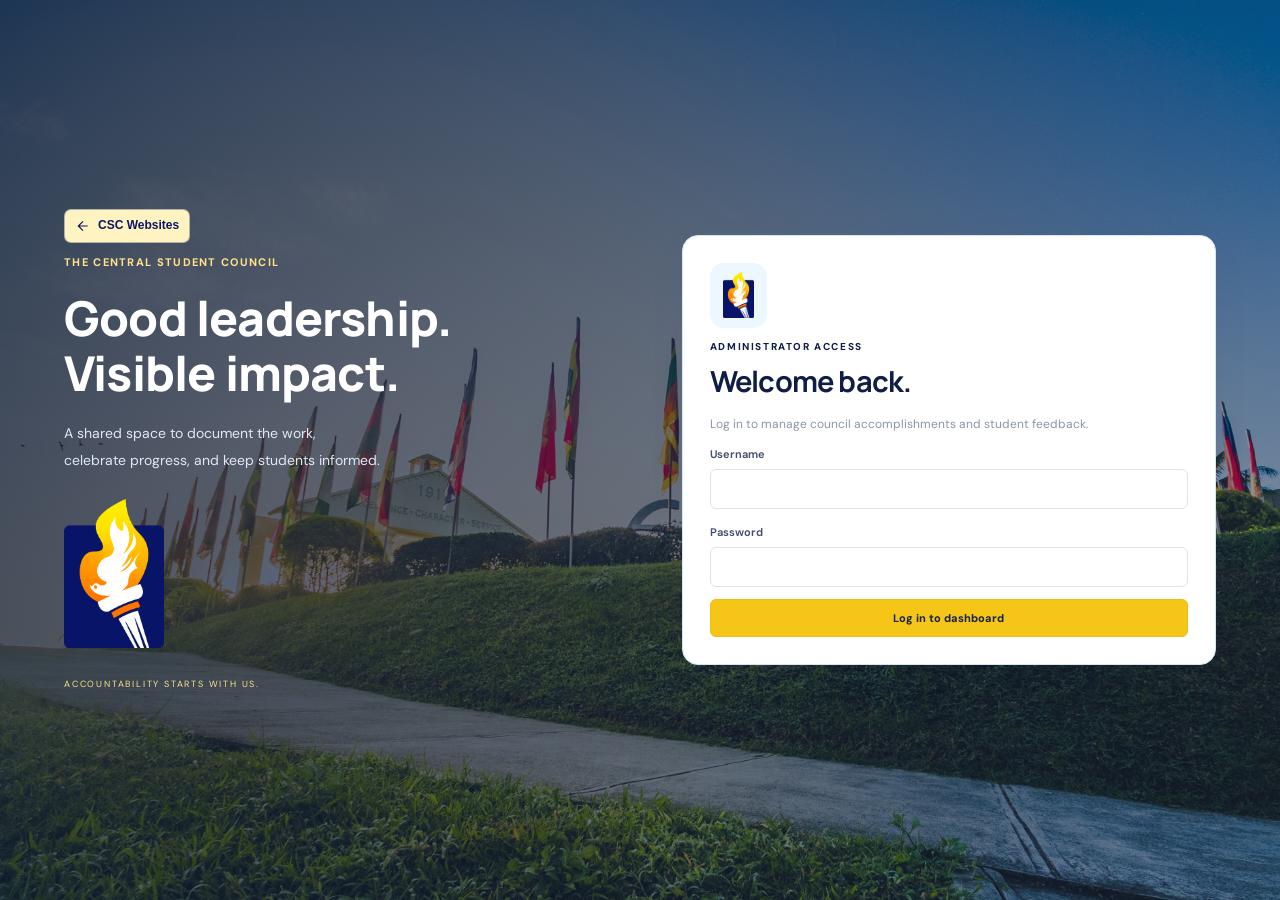
==== admin.html @ 20471cfc "Fill TRACE login with campus image and bottom mobile card" ====
<!doctype html>
<html lang="en"><head><meta charset="utf-8"><meta name="viewport" content="width=device-width, initial-scale=1"><title>CSC T.R.A.C.E. | Admin Dashboard</title><link rel="icon" type="image/png" href="assets/csc-logo.png"><link rel="stylesheet" href="styles.css?v=20261022-no-header-back"><script defer src="backend.js?v=20261022-direct-logout"></script><script defer src="app.js?v=20261022-portrait"></script><link rel="stylesheet" href="./portal-guard.css?v=20261022-context">
<script src="./portal-policy.js?v=20261022-context"></script>
<script src="./portal-guard.js?v=20261022-no-header-back" data-csc-site="CSC-TRACE-Admin"></script>
<script src="./idle-session.js?v=20261022-idle" data-csc-session="trace-admin"></script>
<link rel="stylesheet" href="./login-fit.css?v=20261022-fit">
<script src="./remembered-accounts.js?v=20261022-accounts"></script>
<link rel="stylesheet" href="./login-screen.css?v=20261022-portrait">
</head><body data-view="admin"><div id="app"></div><noscript>Please enable JavaScript to use the admin dashboard.</noscript></body></html>
---- styles.css ----
@import url('https://fonts.googleapis.com/css2?family=DM+Sans:wght@400;450;500;550;600;650;700&family=Manrope:wght@400;500;600;650;700;750;800&display=swap');
:root{--navy:#101e46;--yellow:#f5c518;--muted:#798094;--line:#e5e8ef;--bg:#f6f7fb}*{box-sizing:border-box}body{margin:0;color:var(--navy);background:var(--bg);font-family:'DM Sans',Arial,sans-serif;font-size:14px}button,input,textarea,select{font:inherit}button,a,input,textarea,select{-webkit-tap-highlight-color:transparent}button,a{transition:background .18s,transform .18s}button{cursor:pointer;color:inherit}button:disabled{opacity:.6;cursor:wait}a{color:inherit;text-decoration:none}button{background:none;border:none}button:focus-visible,a:focus-visible{outline:3px solid #2668e4;outline-offset:4px}input:focus,select:focus,textarea:focus{outline:2px solid #597acb;outline-offset:1px}header{height:107px;padding:0 4.3%;display:flex;align-items:center;justify-content:space-between;background:var(--yellow);border-bottom:4px solid var(--navy)}.brand{display:flex;align-items:center;gap:18px}.menu-button{border-radius:50%;background:#fff8d9;width:38px;height:38px;display:grid;place-items:center}.seal{width:57px;height:65px;background:white;border-radius:50%;display:flex;align-items:center;justify-content:center;flex-direction:column;box-shadow:0 3px 9px #b68e1b2a;color:#d29d00}.seal span{font-size:9px;letter-spacing:2px;font-weight:800;color:var(--navy)}.wordmark strong{font-family:'Manrope',sans-serif;letter-spacing:1px;font-size:27px;font-weight:800;display:block}.brand-dot{font-size:10px;vertical-align:top;margin-left:4px}.wordmark small{font-size:11px;display:block;margin-top:4px}nav{display:flex;align-items:center;gap:8px;font-size:12px;font-weight:650}nav a{padding:11px 15px;display:flex;gap:7px;align-items:center;border-radius:6px}.nav-active{background:#11204a;color:white}main{max-width:1450px;padding:37px 4.3% 45px;margin:auto}.page-top{display:flex;justify-content:space-between;align-items:center}.eyebrow{font-size:10px;letter-spacing:1.6px;font-weight:750;display:flex;align-items:center;gap:7px}.tiny-dot{height:6px;width:6px;background:#d5a900;border-radius:50%}.view-pill{display:flex;align-items:center;gap:7px;border:1px solid #dce1ed;padding:7px 10px;border-radius:20px;font-size:10px;color:#606b84;background:#fff}.intro{display:flex;align-items:center;justify-content:space-between;margin:22px 0 27px;gap:20px}h1,h2,h3{font-family:'Manrope',Arial,sans-serif;margin:0;letter-spacing:-.8px}h1{font-size:32px;line-height:1.25;font-weight:800}.intro p{margin:10px 0 0;font-size:13px;color:#748098}.academic{text-align:right;font-size:11px;line-height:1.8;color:#7b8398}.academic strong{color:#263650;font-weight:550}.stats{display:grid;grid-template-columns:repeat(3,1fr);gap:18px;margin-bottom:31px}.stat{position:relative;background:white;border:1px solid var(--line);border-radius:11px;padding:20px 22px;display:flex;align-items:center;gap:15px;flex-wrap:wrap;box-shadow:0 3px 5px #1b294403}.stat-icon{width:44px;height:44px;display:grid;place-items:center;border-radius:12px}.blue{background:#edf1fc;color:#4264b0}.green{background:#edf6ef;color:#448362}.gold{background:#fdf6de;color:#b38a09}.stat strong{font-size:28px;line-height:1.1;font-family:Manrope;font-weight:800;display:inline-block;margin-right:10px}.stat div span{font-size:11px;font-weight:550;color:#66718a;display:block;margin-top:4px}.stat small{border-top:1px solid #eff0f5;width:100%;padding-top:12px;display:flex;align-items:center;justify-content:space-between;font-size:10px;color:#969cad}.section-bar{border-bottom:1px solid #dfe4ee;display:flex;justify-content:space-between;align-items:center;margin-bottom:23px}.tabs{display:flex;gap:18px}.tabs button{font-weight:650;font-size:12px;padding:0 0 15px;position:relative;color:#7b8498}.tabs .current{color:var(--navy)}.current:after{content:'';position:absolute;height:3px;background:var(--yellow);bottom:-1px;left:0;right:0}.tabs span{background:#e9ecf4;padding:3px 6px;margin-left:6px;border-radius:4px;font-size:10px}.section-hint{font-size:10px;color:#9a9fb0;margin-bottom:14px}.council-grid{display:grid;grid-template-columns:repeat(12,1fr);gap:16px}.council-card{grid-column:span 3;min-height:203px;padding:21px 23px 0;background:white;text-align:left;border:1px solid #e3e7ee;border-radius:11px;box-shadow:0 3px 7px #0b1e4204;display:flex;flex-direction:column;position:relative;overflow:hidden}.council-card:hover{transform:translateY(-4px);border-color:#c8af51;box-shadow:0 9px 22px #16274d0d}.card-top{display:flex;align-items:center;justify-content:space-between;margin-bottom:18px}.council-icon{color:#566a91;background:#f1f4f9;display:grid;place-items:center;width:43px;height:43px;border-radius:11px}.card-number{font-size:11px;letter-spacing:1px;color:#bbc1cf}.council-card h2{font-size:15px;font-weight:800;letter-spacing:-.3px;max-width:220px;line-height:1.5}.council-card p{font-size:10px;color:#9299ab;margin:6px 0 19px}.card-bottom{border-top:1px solid #eff1f6;padding:12px 0;margin-top:auto;display:flex;align-items:center;justify-content:space-between;font-size:10px;font-weight:550;color:#748099}.card-bottom svg{color:#16264b}.council-4,.council-5,.council-6{grid-column:span 4}.council-7,.council-8{grid-column:span 6;min-height:156px;background:#101f46;color:white;padding:21px 24px 0}.council-7 .card-top,.council-8 .card-top{position:absolute;right:24px;top:24px}.council-7 .card-number,.council-8 .card-number{display:none}.council-7 .council-icon,.council-8 .council-icon{background:#ffffff0f;color:var(--yellow)}.council-7 h2,.council-8 h2{font-size:19px;padding-top:5px}.council-7 p,.council-8 p{color:#b8c1d7;margin-bottom:15px}.council-7 .card-bottom,.council-8 .card-bottom{border-color:#ffffff16;color:#ccd2e1}.council-7 .card-bottom svg,.council-8 .card-bottom svg{color:var(--yellow)}.council-8{background:#172850}.feed{margin-top:35px}.feed-heading{display:flex;justify-content:space-between;align-items:center;gap:20px;margin-bottom:20px}.feed-heading h2{font-size:23px;margin-top:8px}.feed-heading .eyebrow{font-size:9px;color:#929bad}.search{display:flex;align-items:center;gap:9px;background:white;border:1px solid var(--line);border-radius:7px;padding:10px 12px;color:#939bad;width:245px}.search input{border:0;background:none;outline:none;width:100%;font-size:11px;color:var(--navy)}.empty{background:white;border:1px dashed #dce1eb;border-radius:11px;padding:35px 20px;text-align:center;color:#91a0ba}.empty>svg{color:#96a3ba;margin-bottom:12px}.empty h3{font-size:15px;color:#566580;letter-spacing:-.2px}.empty p{font-size:12px;color:#97a0b1;line-height:1.6}.text-button{display:inline-flex;gap:7px;align-items:center;font-weight:650;font-size:11px;color:#203866;padding:5px 0}.empty .text-button{margin-top:10px}.feedback-panel{margin-top:34px;display:grid;grid-template-columns:1fr 1.9fr;border:1px solid #e4e7ec;border-radius:12px;overflow:hidden;background:white}.feedback-copy{padding:30px;background:#f6edce}.feedback-copy .eyebrow{font-size:8px;letter-spacing:1.1px;color:#9c7f2c}.feedback-copy h2{font-size:29px;line-height:1.2;margin-top:14px}.feedback-copy p{font-size:12px;line-height:1.8;color:#857a59;max-width:240px;margin:13px 0 20px}.feedback-copy>svg{color:#9c8238}.feedback-panel form{padding:27px 30px}.feedback-form-top{display:grid;grid-template-columns:1.2fr 1fr;gap:25px;margin-bottom:15px}label{font-size:11px;font-weight:650;display:block;color:#43516e}label input,label select,label textarea{display:block;width:100%;border:1px solid #dfe3ec;border-radius:6px;padding:11px 12px;margin-top:8px;background:#fff;color:#344260;font-size:12px;font-weight:400}textarea{resize:vertical;min-height:90px}textarea::placeholder,input::placeholder{color:#a2a8b6}fieldset{border:0;margin:0;padding:0}legend{font-size:11px;font-weight:650;color:#43516e}.stars{display:flex;gap:8px;margin-top:11px;color:#c4a54b}.stars button{padding:0}.feedback-form-bottom{display:flex;align-items:center;justify-content:space-between;gap:12px;margin-top:16px}.feedback-form-bottom small{font-size:9px;color:#9b9faf}.primary{background:var(--yellow);border:1px solid #edbd15;border-radius:6px;padding:11px 16px;display:inline-flex;align-items:center;justify-content:center;gap:13px;color:#172547;font-size:11px;font-weight:750}.primary:hover{background:#e8b70c}.full{width:100%}footer{max-width:1450px;margin:auto;padding:24px 4.3% 30px;border-top:1px solid #e4e7ef;display:flex;gap:20px;align-items:center;color:#9aa2b2;font-size:10px}footer strong{color:#6a7691;font-size:12px;letter-spacing:1px}footer small{margin-left:auto;font-size:9px}.report-grid{display:grid;grid-template-columns:repeat(3,1fr);gap:18px;margin-top:18px}.report,.feedback-item{background:white;border:1px solid var(--line);border-radius:10px;padding:22px}.report-meta{display:flex;gap:6px;justify-content:space-between;align-items:flex-start;margin-bottom:17px}.tag{font-size:9px;color:#536b9d;background:#eef2f9;padding:5px 7px;border-radius:4px}.status{font-size:9px;white-space:nowrap;color:#668574}.report small{color:#9aa2b4;font-size:10px}.report h3{font-size:17px;margin-top:10px;letter-spacing:-.4px}.report>p{font-size:12px;color:#8690a4;line-height:1.7;display:-webkit-box;-webkit-line-clamp:3;-webkit-box-orient:vertical;overflow:hidden}.report-actions{display:flex;align-items:center;gap:15px;margin-top:15px}.report-actions>button{font-size:10px}.report-actions .text-button{margin-right:auto}.feedback-item{margin-bottom:12px}.feedback-item p{white-space:pre-wrap;line-height:1.7}.feedback-item small{color:#929aac;font-size:10px}.stars-text{float:right;color:#c19a00}.back-link{display:flex;align-items:center;gap:7px;font-size:11px;color:#8793ac;padding:0;margin-bottom:20px}.admin-actions{display:flex;gap:12px;align-items:center}.icon-button{border:1px solid var(--line);padding:10px;border-radius:6px;display:flex;background:white}.login-wrap{min-height:72vh;display:grid;grid-template-columns:1.1fr 1fr;max-width:1100px;gap:70px;align-items:center;padding-top:65px;padding-bottom:65px}.login-story h1{font-size:48px;line-height:1.15;margin-top:20px}.login-story p{line-height:1.9;color:#8590a7;margin:20px 0}.login-story>span:last-child{font-size:9px;letter-spacing:1.8px;color:#949db0}.large-flame{color:#eabb20;margin:25px 0}.login-card{padding:38px;background:white;border:1px solid var(--line);border-radius:16px;box-shadow:0 12px 50px #1a285008}.login-icon{background:#fcf5d9;width:55px;height:55px;display:grid;place-items:center;border-radius:14px;margin-bottom:25px}.login-card h2{font-size:29px;margin:12px 0}.login-card p{color:#8b95a8;line-height:1.9;font-size:12px}.login-info{display:flex;gap:12px;background:#f7f8fb;padding:16px;margin:25px 0;font-size:12px;line-height:1.6}.login-info small{font-size:10px;color:#929aac}.login-card .back-link{justify-content:center;margin:22px 0 0}.toast{position:fixed;bottom:24px;left:50%;transform:translateX(-50%);background:#13244b;color:white;padding:15px 20px;border-radius:8px;box-shadow:0 5px 24px #101e4630;max-width:90vw;z-index:70;display:flex;align-items:center;gap:22px;font-size:12px}.toast button{color:white;padding:0;display:flex}.error{background:#fff1e9;color:#9c4e32;padding:15px;border-radius:6px;margin:15px 0;display:flex;justify-content:space-between}.error button{text-decoration:underline}.loading{color:#8c99b1;padding:30px}aside{position:fixed;left:0;top:107px;bottom:0;width:320px;background:white;box-shadow:8px 0 40px #10224918;z-index:40;padding:23px;overflow-y:auto}.aside-heading{font-size:10px;letter-spacing:1.2px;display:flex;justify-content:space-between;margin-bottom:15px;align-items:center}aside>button{display:flex;width:100%;text-align:left;align-items:center;justify-content:space-between;padding:15px 0;border-bottom:1px solid var(--line);font-size:12px}.modal-backdrop{position:fixed;inset:0;background:#0c183a99;z-index:50;display:flex;align-items:center;justify-content:center;padding:25px;backdrop-filter:blur(4px)}.modal{background:white;border-radius:15px;width:630px;max-width:100%;max-height:92vh;overflow:auto;padding:35px;position:relative}.modal h2{font-size:25px;margin:12px 25px 10px 0}.modal>p{font-size:12px;line-height:1.8;color:#8e99ad}.close{position:absolute;top:20px;right:20px}.modal form>label,.modal .form-row{margin-top:17px}.form-row{display:grid;grid-template-columns:1fr 1fr;gap:18px}.modal form>.primary{margin-top:24px}.checkbox{display:flex;gap:8px;align-items:center;font-size:11px}.checkbox input{width:auto;margin:0}.report-body{white-space:pre-wrap;line-height:1.9;font-size:14px;margin:25px 0;overflow-wrap:anywhere}.small-modal{width:410px}.small-modal .admin-actions{justify-content:flex-end;margin-top:25px}
@media(min-width:1500px){main{padding-left:30px;padding-right:30px}.council-card{min-height:220px}.wordmark small{font-size:12px}}@media(max-width:1000px){header{padding:0 25px}.wordmark small{max-width:300px;line-height:1.5}.wordmark strong{font-size:23px}.brand{gap:12px}.seal{width:49px;height:57px}nav a{padding:10px;font-size:10px}main{padding:30px 25px}h1{font-size:27px}.stat{padding:17px;gap:12px}.stat strong{font-size:25px}.council-card{padding:17px 17px 0}.council-card h2{font-size:13px}.council-card p{font-size:9px}.card-bottom{font-size:9px}.academic{display:none}.section-hint{display:none}.feedback-panel{grid-template-columns:1fr 1.8fr}.feedback-panel form{padding:25px 20px}.feedback-copy{padding:27px 22px}.feedback-form-top{gap:15px}.feedback-form-bottom small{max-width:150px;line-height:1.5}.report-grid{grid-template-columns:repeat(2,1fr)}.login-wrap{gap:35px}.login-story h1{font-size:38px}}@media(max-width:700px){header{height:91px;padding:0 18px}.brand{gap:10px}.menu-button{width:30px;height:30px}.seal{display:none}.wordmark strong{font-size:21px}.wordmark small{font-size:8px;max-width:225px}nav{gap:0}nav a{font-size:9px;padding:8px}nav a svg{display:none}main{padding:25px 18px}.view-pill{font-size:8px;padding:6px}.page-top>.eyebrow{font-size:8px;letter-spacing:.7px}.intro{margin:20px 0}.intro h1{font-size:27px;line-height:1.3}.intro p{font-size:12px;line-height:1.7}.stats{gap:8px;margin-bottom:25px}.stat{padding:12px 10px;gap:9px;border-radius:8px}.stat-icon{width:30px;height:30px;border-radius:8px}.stat-icon svg{width:17px}.stat strong{font-size:24px}.stat div span{font-size:9px;line-height:1.4}.stat small{display:none}.council-grid{gap:10px}.council-card{grid-column:span 6;min-height:200px;padding:17px 15px 0}.council-6{grid-column:span 12;min-height:170px}.council-7,.council-8{min-height:165px}.council-7 .card-top,.council-8 .card-top{top:15px;right:13px}.council-7 .council-icon,.council-8 .council-icon{width:28px;height:28px}.council-7 .council-icon svg,.council-8 .council-icon svg{width:17px}.council-7 h2,.council-8 h2{font-size:16px;max-width:110px;min-height:50px;padding-top:0}.council-card p{line-height:1.6}.card-top{margin-bottom:14px}.card-bottom{font-size:9px}.feedback-panel{grid-template-columns:1fr}.feedback-copy{padding:24px}.feedback-copy h2{font-size:27px}.feedback-copy h2 br{display:none}.feedback-copy p{max-width:none;margin-bottom:0}.feedback-copy>svg{display:none}.feedback-panel form{padding:23px}.feedback-form-top{grid-template-columns:1fr}.feedback-form-bottom{align-items:flex-start}.feed-heading{align-items:flex-start;flex-direction:column;gap:15px}.feed-heading h2{font-size:22px}.search{width:100%}.report-grid{grid-template-columns:1fr}.feedback-form-bottom small{font-size:9px}.feedback-form-bottom .primary{white-space:nowrap;font-size:10px}footer{padding:24px 18px;flex-wrap:wrap;gap:8px 18px}footer small{width:100%;margin-left:0}.admin-actions .primary{font-size:10px;padding:10px;gap:5px}.intro:has(.admin-actions){align-items:flex-start;flex-direction:column}.login-wrap{display:block;min-height:75vh;padding-top:35px}.login-story{display:none}.login-card{max-width:430px;margin:10px auto;padding:30px}.modal{padding:27px 23px}.modal h2{font-size:22px}.modal-backdrop{padding:12px}.form-row{gap:10px}aside{top:91px}.tabs button{font-size:11px}.report-meta{gap:10px}.stars{gap:12px}}
@media(max-width:700px){.stat{flex-direction:column;align-items:flex-start;gap:10px}.stat>div:not(.stat-icon){width:100%}.stat strong{display:block}.stat div span{min-height:25px}}

/* User-supplied council identity and campus backgrounds. */
body {
  background: linear-gradient(rgba(246,247,251,.94), rgba(246,247,251,.97)),
    url('assets/campus-aerial.jpg') center top / cover fixed;
}
.seal {
  width: 58px;
  height: 76px;
  flex: 0 0 58px;
  border-radius: 0;
  background: transparent;
  box-shadow: none;
}
.seal img { display: block; width: 44px; height: 66px; object-fit: contain; }
.intro {
  min-height: 208px;
  padding: 34px;
  border-radius: 14px;
  background: linear-gradient(90deg, rgba(10,25,57,.91), rgba(10,25,57,.70) 60%, rgba(10,25,57,.40)),
    url('assets/campus-monument.jpg') center 58% / cover;
  color: white;
  box-shadow: 0 8px 24px #101e4614;
}
.intro h1 { max-width: 700px; text-wrap: balance; }
.intro p { color: #e1e7f4; max-width: 670px; line-height: 1.7; }
.intro .academic { color: #e1e7f4; min-width: 160px; }
.intro .academic strong { color: #ffe08b; }
.intro .icon-button { color: var(--navy); }
.feedback-copy {
  background: linear-gradient(rgba(12,30,62,.87), rgba(12,30,62,.72)),
    url('assets/campus-gateway.jpg') center / cover;
  color: white;
}
.feedback-copy .eyebrow { color: #ffe08b; line-height: 1.7; }
.feedback-copy p { color: #e1e7f4; }
.login-wrap {
  max-width: 1220px;
  min-height: 620px;
  margin: 36px auto;
  padding: 48px;
  gap: 55px;
  border-radius: 18px;
  background: linear-gradient(90deg, rgba(8,24,51,.84), rgba(8,24,51,.59)),
    url('assets/campus-flags.jpg') center / cover;
}
.login-story { color: white; }
.login-story p { color: #e1e7f4; }
.login-story > span:last-child { color: #ffe08b; }
.large-flame { margin: 25px 0; }
.large-flame img { display: block; width: 100px; height: 150px; object-fit: contain; }
.login-icon { width: 57px; height: 65px; background: #f5f6fa; }
.login-icon img { object-fit: contain; }
@media(max-width:1000px) {
  .intro { padding: 27px; }
  .login-wrap { margin: 25px; padding: 35px; gap: 30px; }
}
@media(max-width:700px) {
  header { padding: 0 12px; }
  .brand { gap: 7px; }
  .seal { display: flex; width: 32px; height: 54px; flex-basis: 32px; }
  .seal img { width: 30px; height: 45px; }
  .wordmark strong { font-size: 18px; }
  .wordmark small { max-width: 175px; font-size: 7px; }
  nav a { padding: 7px 6px; }
  .intro { min-height: 210px; padding: 25px 22px; background-position: center, 62% center; }
  .intro h1 { font-size: 26px; }
  .intro p { font-size: 12px; }
  .login-wrap { margin: 18px 12px; padding: 32px 16px; min-height: 72vh; border-radius: 12px; }
  .login-card { margin: 0 auto; padding: 27px 24px; }
}
@media(max-width:380px) {
  .wordmark strong { font-size: 15px; }
  .wordmark small { max-width: 140px; }
  nav a { font-size: 8px; padding: 7px 5px; }
}

/* Compact header with the CSC blue divider. */
header {
  height: 76px;
  border-bottom: 3px solid #1554d1;
  justify-content: flex-start;
}
.seal { height: 62px; width: 44px; flex-basis: 44px; }
.seal img { width: 34px; height: 51px; }
.wordmark strong { font-size: 24px; }
.wordmark small { margin-top: 2px; }
aside { top: 76px; }
@media(max-width:700px) {
  header { height: 66px; padding: 0 16px; }
  .brand { gap: 10px; }
  .seal { height: 49px; width: 29px; flex-basis: 29px; }
  .seal img { width: 27px; height: 41px; }
  .wordmark strong { font-size: 19px; }
  .wordmark small { max-width: 260px; font-size: 8px; line-height: 1.4; }
  aside { top: 66px; }
}
@media(max-width:380px) {
  header { padding: 0 12px; }
  .brand { gap: 8px; }
  .wordmark strong { font-size: 17px; }
  .wordmark small { max-width: 215px; font-size: 7px; }
}

/* Light blue background palette across the student and admin pages. */
:root { --bg: #e8f3ff; --line: #d4e5f5; }
body {
  background-color: #e8f3ff;
  background-image: linear-gradient(rgba(224,240,255,.95), rgba(239,248,255,.97)),
    url('assets/campus-aerial.jpg');
}
header { background: var(--yellow); }
.menu-button { background: #fff8d9; }
.view-pill { background: #f3faff; border-color: #c8dff3; color: #42678d; }
.section-bar { border-color: #c9ddf0; }
.tabs span { background: #d9ebfb; }
.council-icon { background: #edf6ff; color: #4c78a5; }
.empty { background: #f7fbff; border-color: #bfd9f0; }
.login-icon, .login-info { background: #edf7ff; }
.feedback-panel { background: #f7fbff; border-color: #d4e5f5; }
footer { border-color: #c9ddf0; }


/* Compact dashboard: keep content readable while reducing vertical travel. */
main { padding-top: 18px; padding-bottom: 24px; }
.intro { min-height: 130px; margin: 0 0 16px; padding: 22px 28px; }
.intro h1 { font-size: 28px; }
.intro p { margin-top: 7px; }
.stats { margin-bottom: 18px; gap: 12px; }
.stat { padding: 13px 18px; gap: 10px; }
.stat-icon { width: 36px; height: 36px; border-radius: 9px; }
.stat strong { font-size: 25px; }
.stat small { padding-top: 8px; }
.section-bar { margin-bottom: 14px; }
.tabs button { padding-bottom: 10px; }
.section-hint { margin-bottom: 10px; }
.council-grid { gap: 11px; }
.council-card { min-height: 155px; padding: 14px 18px 0; }
.card-top { margin-bottom: 8px; }
.council-icon { width: 32px; height: 32px; border-radius: 8px; }
.council-card h2 { font-size: 14px; line-height: 1.35; }
.council-card p { margin: 4px 0 10px; }
.card-bottom { padding: 8px 0; }
.council-7, .council-8 { min-height: 110px; padding: 15px 20px 0; }
.council-7 .card-top, .council-8 .card-top { top: 15px; right: 20px; }
.council-7 h2, .council-8 h2 { font-size: 17px; padding-top: 0; }
.council-7 p, .council-8 p { margin-bottom: 10px; }
.feed { margin-top: 20px; }
.feed-heading { margin-bottom: 12px; }
.feed-heading h2 { font-size: 21px; margin-top: 5px; }
.empty { padding: 19px 16px; }
.empty > span { display: none; }
.empty p { margin-bottom: 0; }
.feedback-panel { margin-top: 20px; }
.feedback-copy { padding: 22px; }
.feedback-copy h2 { font-size: 25px; margin-top: 10px; }
.feedback-copy p { margin: 10px 0 0; line-height: 1.6; }
.feedback-panel form { padding: 20px 24px; }
.feedback-form-top { margin-bottom: 10px; }
.feedback-panel textarea { min-height: 65px; }
.feedback-form-bottom { margin-top: 10px; }
footer { padding-top: 16px; padding-bottom: 18px; }
@media(min-width:1100px) {
  .council-grid { grid-template-columns: repeat(5, minmax(0, 1fr)); }
  .council-card { grid-column: auto; }
  .council-7, .council-8 { min-height: 155px; }
  .council-7 .card-top, .council-8 .card-top { position: static; }
  .council-7 h2, .council-8 h2 { font-size: 16px; }
  .council-7 .council-icon, .council-8 .council-icon { width: 32px; height: 32px; }
}
@media(max-width:700px) {
  main { padding: 16px 14px 22px; }
  .intro { min-height: 140px; padding: 20px; margin-bottom: 13px; }
  .intro h1 { font-size: 24px; }
  .intro p { font-size: 11px; }
  .stats { gap: 8px; margin-bottom: 16px; }
  .stat { padding: 10px; gap: 7px; }
  .stat-icon { width: 27px; height: 27px; }
  .stat strong { font-size: 22px; }
  .council-grid { gap: 9px; }
  .council-card { min-height: 150px; padding: 13px 13px 0; }
  .council-card h2 { font-size: 12px; }
  .council-card p { font-size: 9px; }
  .council-6 { min-height: 125px; }
  .council-7, .council-8 { min-height: 133px; }
  .council-7 h2, .council-8 h2 { min-height: 38px; max-width: 105px; font-size: 15px; }
  .council-7 .card-top, .council-8 .card-top { top: 13px; right: 12px; }
  .feed-heading { gap: 10px; }
  .feed-heading h2 { font-size: 20px; }
  .feedback-copy { padding: 20px; }
  .feedback-panel form { padding: 18px 20px; }
  .feedback-form-top { gap: 12px; }
}

/* Direct titles, with council leadership first. */
.council-card, .council-7, .council-8 {
  min-height: 92px;
  padding: 18px;
  align-items: center;
  justify-content: center;
  text-align: center;
}
.council-card h2, .council-7 h2, .council-8 h2 {
  font-size: 14px;
  line-height: 1.45;
  max-width: 100%;
  min-height: 0;
  padding: 0;
}
.stat { padding: 14px 20px; }
.stat div span { margin-top: 5px; }
.intro { min-height: 100px; }
.feedback-copy { display: flex; align-items: center; }
.feedback-copy h2 { margin: 0; font-size: 24px; }
@media(min-width:1100px) {
  .council-card, .council-7, .council-8 { min-height: 92px; }
}
@media(max-width:700px) {
  .council-card, .council-7, .council-8 { min-height: 85px; padding: 14px 12px; }
  .council-card h2, .council-7 h2, .council-8 h2 { font-size: 12px; max-width: 100%; min-height: 0; }
  .office-card:last-child { grid-column: span 12; }
  .intro { min-height: 110px; }
  .feedback-copy h2 { font-size: 21px; }
}

/* Slim header. */
header { height: 58px; }
.brand { gap: 12px; }
.menu-button { width: 30px; height: 30px; font-size: 16px; }
.seal { width: 31px; height: 48px; flex-basis: 31px; }
.seal img { width: 28px; height: 42px; }
.wordmark strong { font-size: 21px; }
.wordmark small { margin-top: 1px; font-size: 10px; line-height: 1.3; }
aside { top: 58px; }
@media(max-width:700px) {
  header { height: 52px; }
  .brand { gap: 8px; }
  .menu-button { width: 27px; height: 27px; }
  .seal { width: 25px; height: 41px; flex-basis: 25px; }
  .seal img { width: 23px; height: 35px; }
  .wordmark strong { font-size: 17px; }
  .wordmark small { font-size: 7px; max-width: 250px; }
  aside { top: 52px; }
}
@media(max-width:380px) {
  .wordmark strong { font-size: 16px; }
  .wordmark small { max-width: 210px; }
}

/* Blue gradient for every council and leadership card. */
.council-card, .council-7, .council-8 {
  background: linear-gradient(135deg, #173c88 0%, #2361b4 55%, #287ca8 100%);
  color: #ffffff;
  border: 1px solid #3378bc;
  box-shadow: 0 4px 12px rgba(25, 70, 130, .12);
}
.council-card h2 { color: #ffffff; }
.council-card:hover {
  background: linear-gradient(135deg, #143575 0%, #1d55a1 55%, #246e98 100%);
  border-color: #81b9ed;
  box-shadow: 0 7px 18px rgba(25, 70, 130, .20);
}

/* Keep the council directory in the opening desktop viewport. */
main { padding-top: 12px; }
.intro { min-height: 72px; padding: 16px 22px; margin-bottom: 12px; border-radius: 10px; }
.intro h1 { font-size: 25px; }
.stats { gap: 10px; margin-bottom: 12px; }
.stat { padding: 10px 16px; }
.stat > div:not(.stat-icon) { display: flex; align-items: center; gap: 12px; width: 100%; }
.stat strong { font-size: 24px; margin: 0; }
.stat div span { margin: 0; font-size: 11px; min-height: 0; }
.section-bar { margin-bottom: 10px; }
.tabs button { padding-bottom: 8px; }
.council-grid { gap: 10px; }
.council-card, .council-7, .council-8 { min-height: 76px; padding: 12px; border-radius: 10px; }
.council-card h2, .council-7 h2, .council-8 h2 { font-size: 13px; line-height: 1.4; }
@media(min-width:1100px) {
  .council-grid { grid-template-columns: repeat(12, minmax(0, 1fr)); }
  .council-card, .council-7, .council-8 { grid-column: span 2; min-height: 76px; }
  .council-card:nth-child(n+7) { grid-column: auto / span 2; }
  .council-card:nth-child(7) { grid-column: 2 / span 2; }
}
@media(min-width:701px) and (max-width:1099px) {
  .council-grid { grid-template-columns: repeat(4, minmax(0, 1fr)); }
  .council-card, .council-7, .council-8 { grid-column: auto; min-height: 76px; }
}
@media(max-width:700px) {
  main { padding-top: 10px; }
  .intro { min-height: 72px; padding: 15px 18px; }
  .intro h1 { font-size: 21px; }
  .stats { gap: 7px; margin-bottom: 12px; }
  .stat { padding: 9px; }
  .stat > div:not(.stat-icon) { flex-direction: column; align-items: flex-start; gap: 3px; }
  .stat strong { font-size: 21px; }
  .stat div span { font-size: 9px; line-height: 1.35; }
  .council-card, .council-7, .council-8 { min-height: 68px; padding: 10px; }
  .council-card h2, .council-7 h2, .council-8 h2 { font-size: 11px; }
}

/* Comfortable opening dashboard; reports and feedback continue below. */
main { padding-top: 18px; }
.intro { min-height: 92px; padding: 22px 26px; margin-bottom: 16px; }
.intro h1 { font-size: 28px; }
.stats { gap: 14px; margin-bottom: 18px; }
.stat { padding: 14px 20px; }
.stat > div:not(.stat-icon) { display: block; }
.stat strong { font-size: 26px; }
.stat div span { margin-top: 5px; font-size: 11px; }
.section-bar { margin-bottom: 14px; }
.tabs button { padding-bottom: 10px; }
.council-grid { gap: 14px; }
.council-card, .council-7, .council-8 { min-height: 100px; padding: 18px; }
.council-card h2, .council-7 h2, .council-8 h2 { font-size: 14px; line-height: 1.45; }
.feed { margin-top: 32px; }
.feedback-panel { margin-top: 28px; }
@media(min-width:1100px) {
  .council-grid { grid-template-columns: repeat(12, minmax(0, 1fr)); }
  .council-card,
  .council-card:nth-child(n+7),
  .council-card:nth-child(7) { grid-column: auto / span 3; min-height: 100px; }
  .council-card:nth-child(n+9) { grid-column: auto / span 4; }
}
@media(min-width:701px) and (max-width:1099px) {
  .council-card, .council-7, .council-8 { min-height: 100px; }
}
@media(max-width:700px) {
  main { padding-top: 14px; }
  .intro { min-height: 96px; padding: 20px; }
  .intro h1 { font-size: 23px; }
  .stats { gap: 8px; margin-bottom: 16px; }
  .stat { padding: 12px 10px; }
  .stat strong { font-size: 23px; }
  .stat div span { font-size: 9px; }
  .council-grid { gap: 10px; }
  .council-card, .council-7, .council-8 { min-height: 84px; padding: 14px; }
  .council-card h2, .council-7 h2, .council-8 h2 { font-size: 12px; }
  .feed { margin-top: 26px; }
}

/* Campus photography on council and leadership cards. */
.council-card, .council-7, .council-8 {
  --card-photo: url('assets/campus-monument.jpg');
  background-image: linear-gradient(135deg, rgba(8, 27, 59, .79), rgba(12, 48, 83, .65)), var(--card-photo);
  background-position: center;
  background-size: cover;
  border-color: #6587a5;
}
.council-card:nth-child(4n+1) { --card-photo: url('assets/campus-monument.jpg'); }
.council-card:nth-child(4n+2) { --card-photo: url('assets/campus-gateway.jpg'); }
.council-card:nth-child(4n+3) { --card-photo: url('assets/campus-aerial.jpg'); }
.council-card:nth-child(4n+4) { --card-photo: url('assets/campus-flags.jpg'); }
.council-card h2, .council-7 h2, .council-8 h2 {
  font-size: 16px;
  font-weight: 800;
  line-height: 1.4;
  color: #fff;
  text-shadow: 0 2px 5px rgba(0, 0, 0, .45);
}
.council-card:hover {
  background-image: linear-gradient(135deg, rgba(8, 27, 59, .68), rgba(12, 48, 83, .52)), var(--card-photo);
  background-position: center;
  background-size: cover;
  border-color: #9bc9f2;
}
@media(max-width:700px) {
  .council-card h2, .council-7 h2, .council-8 h2 { font-size: 13px; }
}

/* One shared photograph, seen through the individual council cards. */
.council-grid { position: relative; }
.council-card, .council-7, .council-8,
.council-card:hover {
  position: relative;
  isolation: isolate;
  overflow: hidden;
  background: #16385e;
  transform: none;
}
.council-card::before, .council-card::after {
  content: '';
  position: absolute;
  pointer-events: none;
  left: var(--tile-left, 0px);
  top: var(--tile-top, 0px);
  width: var(--panorama-width, 100%);
  height: var(--panorama-height, 100%);
  background-position: center;
  background-size: cover;
  background-repeat: no-repeat;
  z-index: -1;
}
.council-card::before {
  background-image: linear-gradient(rgba(7, 26, 54, .64), rgba(7, 26, 54, .64)), var(--panorama-current);
}
.council-card::after {
  background-image: linear-gradient(rgba(7, 26, 54, .64), rgba(7, 26, 54, .64)), var(--panorama-next);
  opacity: 0;
}
.panorama-fading .council-card::after { opacity: 1; transition: opacity 1s ease; }
.council-card h2 { position: relative; z-index: 1; }
.slideshow-controls { display: flex; justify-content: flex-end; margin-top: 6px; }
.slideshow-controls button { font-size: 10px; color: #42678d; padding: 4px 2px; text-decoration: underline; }
@media(prefers-reduced-motion:reduce) {
  .panorama-fading .council-card::after { transition: none; }
}


/* Accessible star-only ratings; native radios remain keyboard operable. */
.stars { align-items: center; gap: 8px; margin-top: 9px; }
.rating-option { position: relative; display: inline-flex; width: 30px; height: 30px; cursor: pointer; }
.rating-option input {
  position: absolute;
  width: 1px;
  height: 1px;
  padding: 0;
  margin: 0;
  overflow: hidden;
  clip-path: inset(50%);
  white-space: nowrap;
  opacity: 0;
}
.rating-option svg { display: block; width: 30px; height: 30px; fill: none; stroke: #677b99; stroke-width: 1.6; stroke-linejoin: round; }
.rating-option.is-selected svg { fill: #efb810; stroke: #ad7d00; }
.rating-option:hover svg { stroke: #ad7d00; }
.rating-option:has(input:focus-visible) { outline: 2px solid #2668e4; outline-offset: 3px; border-radius: 4px; }
.feedback-form-bottom { justify-content: flex-end; }

/* Clean report heading and compact search field. */
.feed-heading { align-items: center; gap: 16px; }
.feed-heading > div { min-width: 0; flex: 1; }
.feed-heading h2 { margin: 0; font-size: 22px; line-height: 1.35; text-wrap: balance; }
.search { height: 32px; min-height: 32px; width: 245px; flex-shrink: 0; padding: 0 11px; border-radius: 6px; }
.search input { width: 100%; height: 100%; min-height: 0; margin: 0; padding: 0; border: 0; border-radius: 0; background: transparent; font-size: 11px; line-height: normal; }
@media(max-width:700px) {
  .feed-heading { align-items: stretch; gap: 10px; }
  .feed-heading h2 { font-size: 20px; }
  .search { width: 100%; }
}

/* Tight council heading row, with a text-height search field. */
.section-bar:has(+ .office-feed) { margin-bottom: 6px; }
.feed.office-feed { margin-top: 6px; }
.office-feed .feed-heading { margin-bottom: 10px; align-items: center; }
.feed-heading .search {
  display: flex;
  align-items: center;
  box-sizing: border-box;
  height: 28px;
  min-height: 28px;
  max-height: 28px;
  padding: 0 9px;
  margin: 0;
}
.feed-heading .search input {
  display: block;
  box-sizing: border-box;
  height: 26px;
  min-height: 0;
  max-height: 26px;
  padding: 0;
  margin: 0;
  line-height: 26px;
}
@media(max-width:700px) {
  .office-feed .feed-heading { align-items: stretch; }
}

/* Compact accomplishment cards with larger, clearer text. */
.report { padding: 15px 18px; }
.report-meta { margin-bottom: 9px; gap: 10px; }
.report .tag { font-size: 11px; padding: 4px 7px; }
.report .status { font-size: 11px; }
.report > small { font-size: 12px; }
.report h3 { font-size: 21px; line-height: 1.3; margin-top: 7px; }
.report > p { font-size: 14px; line-height: 1.5; margin: 8px 0; }
.report-actions { margin-top: 8px; gap: 12px; }
.report-actions > button, .report-actions .text-button { font-size: 12px; }
@media(max-width:700px) {
  .report { padding: 14px 16px; }
  .report h3 { font-size: 20px; }
}

/* Admin publishing controls belong in the header. */
header { justify-content: space-between; gap: 16px; }
.header-actions { margin-left: auto; flex-shrink: 0; gap: 10px; }
.header-actions .primary { background: #14274f; color: white; border-color: #14274f; padding: 8px 13px; white-space: nowrap; }
.header-actions .primary:hover { background: #244378; }
.header-actions .icon-button { padding: 8px 12px; font-size: 11px; white-space: nowrap; }
@media(max-width:900px) {
  header:has(.header-actions) .wordmark small { display: none; }
}
@media(max-width:600px) {
  header:has(.header-actions) { height: auto; min-height: 52px; padding-top: 6px; padding-bottom: 6px; flex-wrap: wrap; gap: 5px 10px; }
  .header-actions { gap: 7px; }
  .header-actions .primary, .header-actions .icon-button { font-size: 10px; padding: 7px 9px; }
  header:has(.header-actions) .wordmark strong { font-size: 16px; }
}

/* Prominent report status badges. */
.report .status {
  display: inline-flex;
  align-items: center;
  justify-content: center;
  padding: 7px 12px;
  border: 1px solid;
  border-radius: 7px;
  font-size: 14px;
  font-weight: 800;
  line-height: 1.2;
  white-space: nowrap;
}
.report .status-completed { color: #14532d; background: #d2f4dc; border-color: #76c995; }
.report .status-progress { color: #854500; background: #fff0b5; border-color: #e5b849; }
.report .status-planned { color: #174a91; background: #dceaff; border-color: #8cb5ec; }
.report .status-draft { color: #514273; background: #ece4fa; border-color: #bcabd9; }
.report-meta { align-items: center; flex-wrap: wrap; }

/* Per-report evaluation links. */
.report-actions { flex-wrap: wrap; }
.evaluate-button {
  display: inline-flex;
  align-items: center;
  justify-content: center;
  padding: 6px 11px;
  border: 1px solid #9dbce8;
  border-radius: 6px;
  background: #e2eeff;
  color: #154a91;
  font-size: 12px;
  font-weight: 750;
  line-height: 1.3;
}
.evaluate-button:hover { background: #cbdfff; }
.modal > .evaluate-button { margin: 0 10px 10px 0; }
.field-help { display: block; margin-top: 6px; font-size: 10px; font-weight: 400; color: #73819b; line-height: 1.5; }

/* Keep TRACE administration identity and logout on one header row. */
body[data-view="admin"] header:has(.header-actions) { height:64px; min-height:64px; flex-wrap:nowrap; padding:0 16px; gap:12px; }
body[data-view="admin"] header .brand { min-width:0; flex:1; }
body[data-view="admin"] header .wordmark { min-width:0; }
body[data-view="admin"] header .wordmark strong { font-size:clamp(14px,3.8vw,24px); white-space:nowrap; }
body[data-view="admin"] header .header-actions { flex:0 0 auto; margin-left:auto; }
@media(max-width:700px) {
 body[data-view="admin"] header:has(.header-actions) { height:58px; min-height:58px; padding:0 12px; gap:8px; }
 body[data-view="admin"] header .brand { gap:8px; }
 body[data-view="admin"] header .seal { flex-shrink:0; }
 body[data-view="admin"] header .header-actions .icon-button { padding:8px 10px; font-size:12px; }
}

/* Publishing remains available in the desktop header. */
@media(max-width:700px) {
 body[data-view="admin"] header .new-accomplishment { display:none; }
}

/* Portal return belongs to login only; authenticated users leave via Logout. */
body[data-view="admin"] header :is([data-csc-portal-back], .csc-dashboard-back, .csc-return-guard) { display:none !important; }
---- portal-guard.css ----
.csc-return-guard { display: inline-flex; align-items: center; justify-content: center; gap: 7px; flex-shrink: 0; min-height: 34px; padding: 7px 10px; border: 1px solid #0c16654d; border-radius: 7px; background: #fff3c1; color: #0c1665; font: 700 12px/1.3 Arial, sans-serif; text-decoration: none; white-space: nowrap; }
.csc-return-guard svg { width: 16px; height: 16px; fill: none; stroke: currentColor; stroke-width: 1.8; }
.csc-return-guard:hover { background: #ffe28b; }
.csc-return-guard:focus-visible { outline: 3px solid #597acb; outline-offset: 3px; }
:is(.auth-card,.login-card,.auth-panel) > .csc-return-guard { margin-bottom: 14px; }
:is(.org-header-controls,.admin-header-controls) > .csc-return-guard { width: 30px; min-height: 30px; padding: 5px; }
:is(.org-header-controls,.admin-header-controls) > .csc-return-guard span { display: none; }
@media (max-width: 620px) { .admin-header-row > .csc-return-guard span, header .brand > .csc-return-guard span { display: none; } }
---- login-fit.css ----
body:has(.login-wrap) #app { min-height:100dvh; display:grid; grid-template-rows:minmax(0,1fr) auto; }
body:has(.login-wrap) .login-wrap { width:calc(100% - 24px); min-height:0; margin:12px auto; padding:clamp(16px,3vh,32px); gap:30px; }
body:has(.login-wrap) footer { padding:8px 16px; gap:8px; font-size:10px; }
body:has(.login-wrap) .login-card { width:100%; padding:clamp(18px,3vh,30px); margin:auto; }
body:has(.login-wrap) .login-icon { margin-bottom:12px; }
body:has(.login-wrap) .login-card h2 { margin:8px 0; }
@media(max-width:700px) {
 body:has(.login-wrap) .login-wrap { display:flex; align-items:center; padding:16px; }
 body:has(.login-wrap) .login-card input { font-size:16px; }
}
@media(max-height:740px) {
 body:has(.login-wrap) .login-icon { display:none; }
 body:has(.login-wrap) .login-card p { line-height:1.5; margin:8px 0; }
 body:has(.login-wrap) .large-flame img { height:90px; width:auto; }
}
@media(max-height:540px) {
 body:has(.login-wrap) footer, body:has(.login-wrap) .login-story, body:has(.login-wrap) .login-card > .eyebrow, body:has(.login-wrap) .login-card > p { display:none; }
 body:has(.login-wrap) .login-wrap { display:flex; padding:8px; margin:8px auto; }
 body:has(.login-wrap) .login-card { max-width:480px; padding:12px 18px; }
 body:has(.login-wrap) .login-card h2 { font-size:23px; margin:5px 0; }
 body:has(.login-wrap) .login-card input { padding:8px 10px; }
}
---- login-screen.css ----
/* Full-screen photography with a portrait, bottom-card layout on smaller screens. */
body:has(.auth-page), body:has(.login-wrap), body.live-login-page { margin:0; padding:0 !important; min-height:100dvh; background:linear-gradient(110deg,#081833c9,#08183366),var(--login-image) center/cover fixed; }
body:has(.auth-page) { --login-image:url('./assets/campus-flags.jpg'); }
body:has(.login-wrap) { --login-image:url('./assets/campus-flags.jpg'); }
body.live-login-page { --login-image:url('./assets/campus-flags.jpg'); display:block; }
.auth-page.auth-page-with-back { grid-template-rows:minmax(0,1fr); background:transparent; }
.auth-page .auth-content { display:block; padding:0; }
.auth-page .auth-hero { width:100%; height:100%; min-height:100dvh; padding:clamp(20px,5vw,72px); margin:0; border-radius:0; background:none; box-shadow:none; }
body:has(.login-wrap) #app { display:block; min-height:100dvh; }
body:has(.login-wrap) .login-wrap { width:100%; max-width:none; min-height:100dvh; margin:0; padding:clamp(20px,5vw,72px); border-radius:0; background:none; }
body.live-login-page .auth-shell { width:100%; max-width:none; min-height:100dvh; margin:0; padding:clamp(20px,5vw,72px); border-radius:0; background:none; box-shadow:none; }
.auth-footer, body:has(.login-wrap) footer, .live-login-footer { display:none; }
.auth-story > .csc-return-guard, .login-story > .csc-return-guard, .live-login-story > .csc-return-guard { display:inline-flex; margin:0 0 12px; vertical-align:top; }
.auth-story > .auth-eyebrow, .login-story > .eyebrow, .live-login-story > .live-login-eyebrow { display:block; color:#ffe08b; font-size:11px; line-height:1.4; letter-spacing:1.3px; }
.auth-page .auth-card, body:has(.login-wrap) .login-card, .live-login-page .auth-panel { max-width:560px; }
@media(max-width:760px) {
 .auth-page .auth-hero, body:has(.login-wrap) .login-wrap, body.live-login-page .auth-shell { display:flex !important; flex-direction:column; align-items:stretch; justify-content:space-between; gap:16px; min-height:100dvh; padding:16px; }
 .auth-page .auth-story, body:has(.login-wrap) .login-story, .live-login-story { display:block !important; flex:0 0 auto; margin:0; color:white; }
 .auth-page .auth-story h1, .login-story h1, .live-login-story h1 { font-size:28px; line-height:1.15; margin:10px 0 0; }
 .auth-story p, .login-story p, .live-login-story p, .auth-large-flame, .large-flame, .live-login-flame, .auth-story-tagline, .live-login-tagline, .login-story > span:last-child:not(.eyebrow) { display:none; }
 .auth-page .auth-card, body:has(.login-wrap) .login-card, body.live-login-page .form-wrap { width:100%; max-width:560px; margin:auto auto 0 !important; flex:0 0 auto; }
 .live-login-page .auth-panel { margin:0 auto; }
 .auth-page-signup .auth-story h1, body.live-login-page:has(#registerForm:not(.hidden)) .live-login-story h1 { display:none; }
 body.live-login-page:has(#registerForm:not(.hidden)) { padding:0 !important; }
}
@media(max-width:760px) and (max-height:740px) {
 .auth-page .auth-hero, body:has(.login-wrap) .login-wrap, body.live-login-page .auth-shell { padding:12px; gap:10px; }
 .auth-page .auth-story h1, .login-story h1, .live-login-story h1 { display:none; }
 .auth-story > .csc-return-guard, .login-story > .csc-return-guard, .live-login-story > .csc-return-guard { margin-bottom:8px; }
 .auth-story > .auth-eyebrow, .login-story > .eyebrow, .live-login-story > .live-login-eyebrow { font-size:10px; }
}
@media(min-width:761px) and (max-height:540px) {
 .auth-page .auth-hero, body:has(.login-wrap) .login-wrap, body.live-login-page .auth-shell { padding:12px 20px; }
 .auth-story, .login-story, .live-login-story { display:block !important; }
 .auth-large-flame, .large-flame, .live-login-flame, .auth-story p, .login-story p, .live-login-story p, .auth-story-tagline, .live-login-tagline { display:none; }
 .auth-page .auth-story h1, .login-story h1, .live-login-story h1 { font-size:28px; }
 body:has(.login-wrap) .login-wrap { display:grid; grid-template-columns:1fr 1fr; }
 body.live-login-page .auth-shell { display:grid !important; grid-template-columns:1fr minmax(0,1.5fr); }
}

body:has(.auth-page)::before, body:has(.auth-page)::after, body:has(.login-wrap)::before, body:has(.login-wrap)::after, body.live-login-page::before, body.live-login-page::after { display:none !important; }
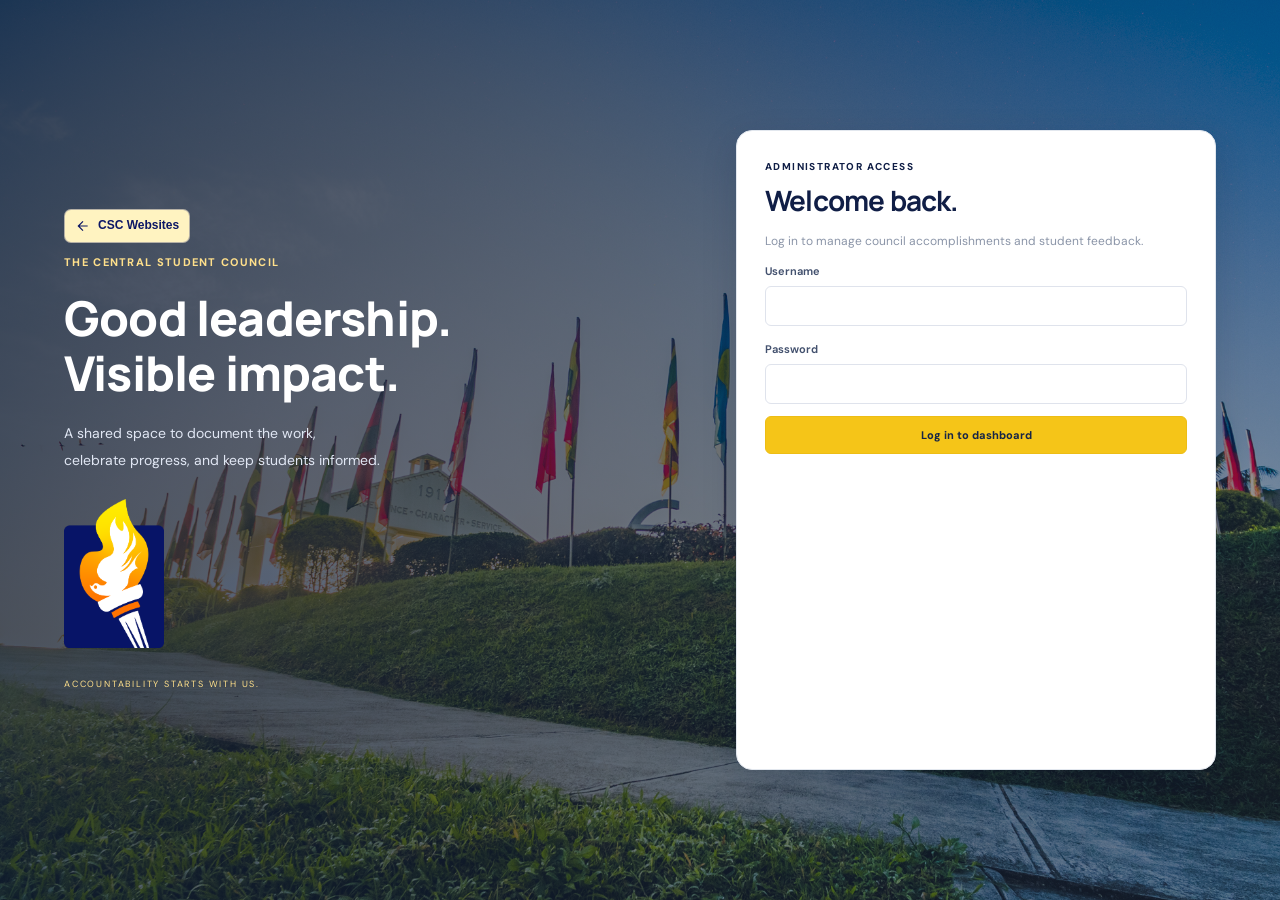
==== commit 9ad3c858: "Match TRACE login card dimensions to other CSC logins" ====
--- a/admin.html
+++ b/admin.html
@@ -1,10 +1,10 @@
 <!doctype html>
-<html lang="en"><head><meta charset="utf-8"><meta name="viewport" content="width=device-width, initial-scale=1"><title>CSC T.R.A.C.E. | Admin Dashboard</title><link rel="icon" type="image/png" href="assets/csc-logo.png"><link rel="stylesheet" href="styles.css?v=20261022-no-header-back"><script defer src="backend.js?v=20261022-direct-logout"></script><script defer src="app.js?v=20261022-portrait"></script><link rel="stylesheet" href="./portal-guard.css?v=20261022-context">
+<html lang="en"><head><meta charset="utf-8"><meta name="viewport" content="width=device-width, initial-scale=1"><title>CSC T.R.A.C.E. | Admin Dashboard</title><link rel="icon" type="image/png" href="assets/csc-logo.png"><link rel="stylesheet" href="styles.css?v=20261022-no-header-back"><script defer src="backend.js?v=20261022-direct-logout"></script><script defer src="app.js?v=20261022-two-rows"></script><link rel="stylesheet" href="./portal-guard.css?v=20261022-context">
 <script src="./portal-policy.js?v=20261022-context"></script>
 <script src="./portal-guard.js?v=20261022-no-header-back" data-csc-site="CSC-TRACE-Admin"></script>
 <script src="./idle-session.js?v=20261022-idle" data-csc-session="trace-admin"></script>
 <link rel="stylesheet" href="./login-fit.css?v=20261022-fit">
 <script src="./remembered-accounts.js?v=20261022-accounts"></script>
-<link rel="stylesheet" href="./login-screen.css?v=20261022-portrait">
+<link rel="stylesheet" href="./login-screen.css?v=20261023-uniform-cards">
 </head><body data-view="admin"><div id="app"></div><noscript>Please enable JavaScript to use the admin dashboard.</noscript></body></html>
 
--- a/login-screen.css
+++ b/login-screen.css
@@ -39,3 +39,53 @@
 }
 
 body:has(.auth-page)::before, body:has(.auth-page)::after, body:has(.login-wrap)::before, body:has(.login-wrap)::after, body.live-login-page::before, body.live-login-page::after { display:none !important; }
+
+/* Smaller screens scroll through two full-height rows: welcome, then account access. */
+.login-form-row { min-width:0; width:100%; }
+@media(max-width:900px) {
+ html:has(.auth-page), html:has(.login-wrap), html:has(.live-login-page) { scroll-snap-type:y proximity; scroll-padding:0; }
+ body:has(.auth-page), body:has(.login-wrap), body.live-login-page { height:auto !important; overflow-y:visible !important; }
+ .auth-page.auth-page-with-back { display:block; height:auto; min-height:100svh; overflow:visible; }
+ .auth-page .auth-content { height:auto; min-height:0; overflow:visible; }
+ .auth-page .auth-hero, body:has(.login-wrap) .login-wrap, body.live-login-page .auth-shell { display:block !important; height:auto; min-height:0; width:100%; padding:0 !important; gap:0; }
+ .auth-page .auth-story, body:has(.login-wrap) .login-story, body.live-login-page .live-login-story { display:flex !important; flex-direction:column; align-items:flex-start; justify-content:center; min-height:100svh; padding:32px 24px; margin:0; scroll-snap-align:start; }
+ .auth-page .auth-story h1, body:has(.login-wrap) .login-story h1, body.live-login-page .live-login-story h1 { display:block !important; font-size:clamp(32px,7.4vw,46px); line-height:1.15; margin:20px 0; letter-spacing:-1px; }
+ .auth-page .auth-story p, body:has(.login-wrap) .login-story p, body.live-login-page .live-login-story p { display:block !important; max-width:480px; margin:0 0 12px; color:#e1e7f4; font-size:14px; line-height:1.7; }
+ .auth-page .auth-large-flame, body:has(.login-wrap) .large-flame { display:block !important; margin:14px 0 20px; }
+ .auth-page .auth-large-flame img, body:has(.login-wrap) .large-flame img { display:block; height:100px; width:auto; object-fit:contain; }
+ body.live-login-page .live-login-flame { display:block !important; width:auto; height:100px; margin:14px 0 20px; }
+ .auth-page .auth-story-tagline, body:has(.login-wrap) .login-story > span:last-child, body.live-login-page .live-login-tagline { display:block !important; color:#ffe08b; font-size:10px; font-weight:700; line-height:1.6; letter-spacing:1.3px; }
+ .auth-page .auth-story > .csc-return-guard, .login-story > .csc-return-guard, .live-login-story > .csc-return-guard { flex-shrink:0; margin:0 0 12px; }
+ .auth-page .auth-story > .auth-eyebrow, .login-story > .eyebrow, .live-login-story > .live-login-eyebrow { font-size:11px; line-height:1.5; }
+ .auth-page .login-form-row, body:has(.login-wrap) .login-form-row, body.live-login-page .login-form-row { display:flex; align-items:center; justify-content:center; min-height:100svh !important; width:100%; max-width:none; margin:0 !important; padding:24px 16px !important; scroll-snap-align:start; }
+ .auth-page .auth-card, body:has(.login-wrap) .login-card, body.live-login-page .auth-panel { width:100%; max-width:560px; margin:0 !important; padding:24px; }
+ .auth-page .auth-card-icon, body:has(.login-wrap) .login-icon, .live-login-card-icon { display:none; }
+ .auth-page .auth-card > .auth-eyebrow, .auth-page .auth-card-intro, body:has(.login-wrap) .login-card > .eyebrow, body:has(.login-wrap) .login-card > p, body.live-login-page .auth-panel > .live-login-eyebrow, body.live-login-page #formSubtitle { display:block !important; }
+ .auth-page .auth-card h2, body:has(.login-wrap) .login-card h2, body.live-login-page #formTitle { font-size:28px !important; line-height:1.2 !important; margin:10px 0; }
+ .auth-page .auth-card .input, body:has(.login-wrap) .login-card input, body.live-login-page .auth-input { min-height:44px; font-size:16px; }
+ .auth-page .auth-card form { gap:14px; }
+ .auth-page .auth-card :is(.blue-pill,.white-pill), body.live-login-page .submit-btn { min-height:44px; }
+ .auth-page .auth-card > .white-pill { margin-top:16px; }
+}
+@media(max-width:900px) and (max-height:540px) {
+ .auth-page .auth-story, body:has(.login-wrap) .login-story, body.live-login-page .live-login-story { padding-block:24px; }
+ .auth-page .auth-story h1, body:has(.login-wrap) .login-story h1, body.live-login-page .live-login-story h1 { margin:12px 0; font-size:32px; }
+ .auth-page .auth-large-flame img, body:has(.login-wrap) .large-flame img, body.live-login-page .live-login-flame { height:64px; }
+ .auth-page .auth-large-flame, body:has(.login-wrap) .large-flame, body.live-login-page .live-login-flame { margin:6px 0 10px; }
+}
+@media(prefers-reduced-motion:reduce) { html:has(.auth-page), html:has(.login-wrap), html:has(.live-login-page) { scroll-snap-type:none; } }
+
+/* One card size and inset across the account-access screens. */
+.auth-page .auth-card, body:has(.login-wrap) .login-card, body.live-login-page .auth-panel { box-sizing:border-box; width:100%; max-width:480px; min-height:640px; padding:28px !important; border:1px solid #e2e7ee; border-radius:16px; background:#fff; box-shadow:0 12px 35px #07152c26; }
+.auth-page .auth-card-icon, body:has(.login-wrap) .login-icon, .live-login-card-icon { display:none; }
+.auth-page .auth-card > .auth-eyebrow, body:has(.login-wrap) .login-card > .eyebrow, .live-login-page .auth-panel > .live-login-eyebrow { font-size:10px; line-height:1.5; letter-spacing:1.4px; }
+.auth-page .auth-card h2, body:has(.login-wrap) .login-card h2, body.live-login-page #formTitle { font-size:28px !important; line-height:1.2 !important; margin:10px 0; }
+@media(min-width:901px) {
+ .auth-page .auth-hero, body:has(.login-wrap) .login-wrap, body.live-login-page .auth-shell { display:grid !important; grid-template-columns:minmax(0,1fr) minmax(0,480px); }
+ .login-form-row { display:flex; align-items:center; justify-content:center; }
+}
+@media(max-width:900px) {
+ .auth-page .auth-card, body:has(.login-wrap) .login-card, body.live-login-page .auth-panel { max-width:480px; min-height:640px; padding:24px !important; }
+}
+
+@media(min-width:901px) { .auth-page .auth-hero, body:has(.login-wrap) .login-wrap, body.live-login-page .auth-shell { padding-block:min(32px,4vh); } }
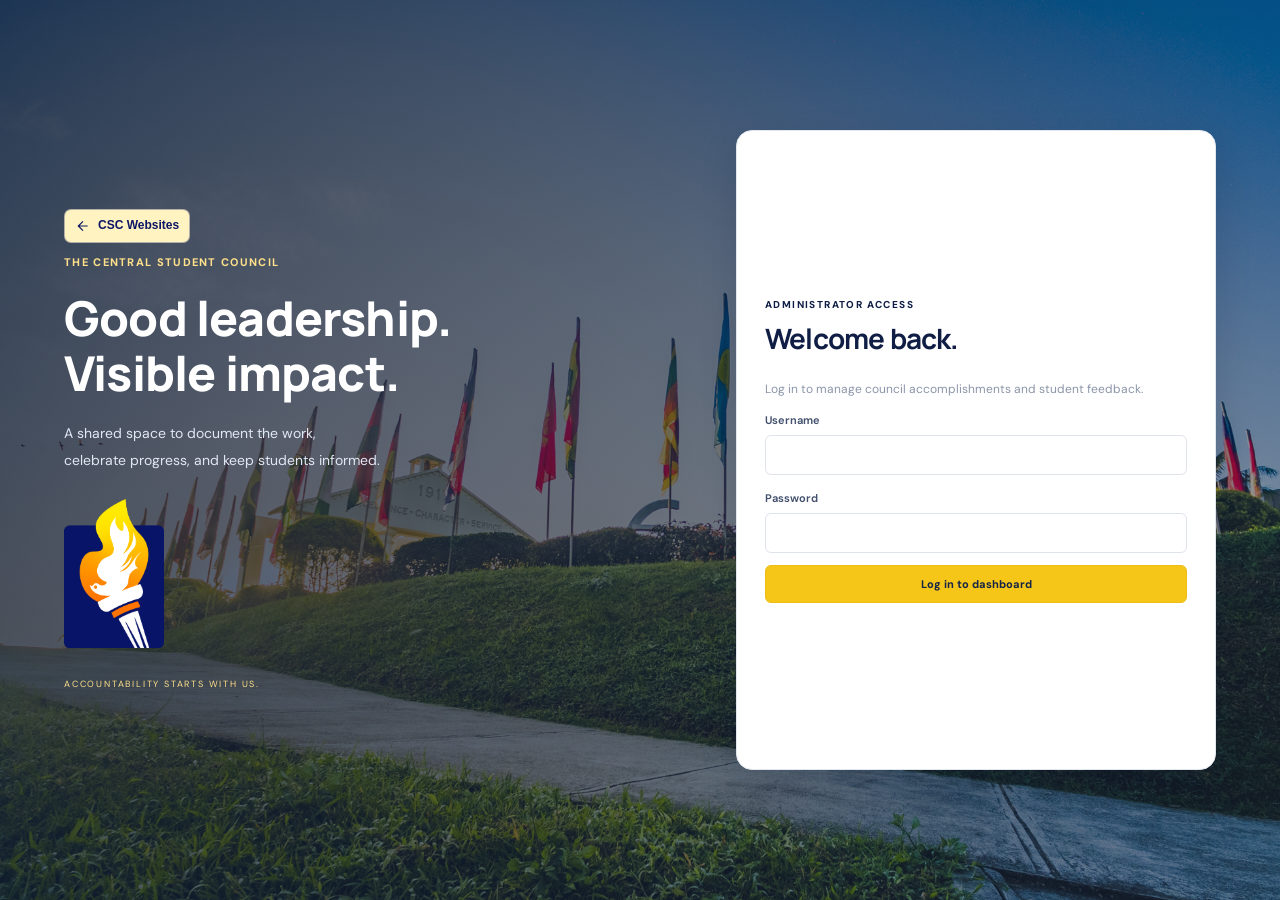
==== commit b2061192: "Center TRACE login contents within responsive card height" ====
--- a/admin.html
+++ b/admin.html
@@ -5,6 +5,6 @@
 <script src="./idle-session.js?v=20261022-idle" data-csc-session="trace-admin"></script>
 <link rel="stylesheet" href="./login-fit.css?v=20261022-fit">
 <script src="./remembered-accounts.js?v=20261022-accounts"></script>
-<link rel="stylesheet" href="./login-screen.css?v=20261023-uniform-cards">
+<link rel="stylesheet" href="./login-screen.css?v=20261023-balanced-cards">
 </head><body data-view="admin"><div id="app"></div><noscript>Please enable JavaScript to use the admin dashboard.</noscript></body></html>
 
--- a/login-screen.css
+++ b/login-screen.css
@@ -89,3 +89,28 @@
 }
 
 @media(min-width:901px) { .auth-page .auth-hero, body:has(.login-wrap) .login-wrap, body.live-login-page .auth-shell { padding-block:min(32px,4vh); } }
+
+/* Balance the content within the shared card instead of leaving a blank lower half. */
+.auth-page .auth-card, body:has(.login-wrap) .login-card, body.live-login-page .auth-panel { display:flex; flex-direction:column; justify-content:center; }
+.auth-page .auth-card > *, body:has(.login-wrap) .login-card > *, body.live-login-page .auth-panel > * { flex-shrink:0; }
+@media(min-width:901px) {
+ .auth-page .auth-hero, body:has(.login-wrap) .login-wrap, body.live-login-page .auth-shell { padding-block:16px; }
+ .auth-page .auth-card, body:has(.login-wrap) .login-card, body.live-login-page .auth-panel { min-height:0; height:min(640px,calc(100dvh - 32px)); }
+}
+@media(min-width:901px) and (max-height:740px) {
+ .auth-page .auth-card, body:has(.login-wrap) .login-card, body.live-login-page .auth-panel { padding:20px !important; }
+ .auth-page .auth-card h2, body:has(.login-wrap) .login-card h2, body.live-login-page #formTitle { font-size:25px !important; margin:6px 0; }
+ .auth-page .auth-card-intro, body:has(.login-wrap) .login-card > p { margin:0 0 12px; line-height:1.5; }
+ .auth-page .auth-card form { gap:8px; }
+ .auth-page .auth-card label { gap:4px; }
+ .auth-page .auth-card .input, body:has(.login-wrap) .login-card input, body.live-login-page .auth-input { min-height:36px; padding-block:7px; }
+ .auth-page .auth-card :is(.blue-pill,.white-pill), body.live-login-page :is(.submit-btn,.mode-btn,.role-btn,.signin-role-btn) { min-height:34px; padding-block:7px !important; }
+ .auth-page .auth-card > .white-pill { margin-top:10px; }
+ body.live-login-page .auth-panel > .mb-6, body.live-login-page .auth-card > .grid { margin-bottom:10px; }
+ body.live-login-page form > :not([hidden]) ~ :not([hidden]) { margin-top:8px; }
+ body.live-login-page #registerForm > * { margin-top:0; }
+ body.live-login-page .auth-panel .mt-6 { margin-top:8px; padding-top:8px; }
+ body.live-login-page #helperText { margin-top:0; }
+ .auth-page .auth-story h1, .login-story h1, .live-login-story h1 { font-size:34px; margin:12px 0; }
+ .auth-large-flame img, .large-flame img, .live-login-flame { height:90px; width:auto; }
+}
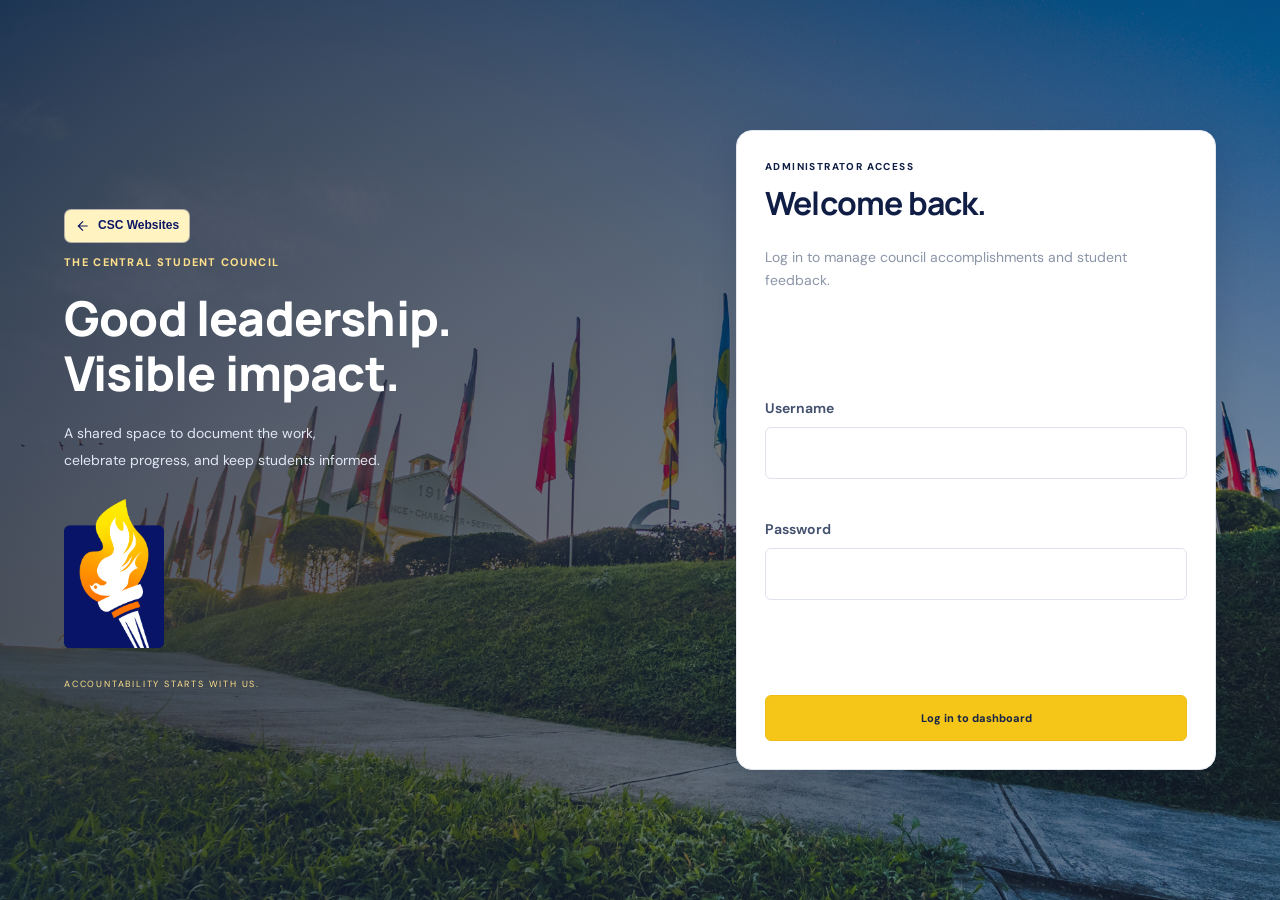
==== commit de0b5404: "Expand TRACE login controls and use card space effectively" ====
--- a/admin.html
+++ b/admin.html
@@ -1,10 +1,10 @@
 <!doctype html>
-<html lang="en"><head><meta charset="utf-8"><meta name="viewport" content="width=device-width, initial-scale=1"><title>CSC T.R.A.C.E. | Admin Dashboard</title><link rel="icon" type="image/png" href="assets/csc-logo.png"><link rel="stylesheet" href="styles.css?v=20261022-no-header-back"><script defer src="backend.js?v=20261022-direct-logout"></script><script defer src="app.js?v=20261022-two-rows"></script><link rel="stylesheet" href="./portal-guard.css?v=20261022-context">
+<html lang="en"><head><meta charset="utf-8"><meta name="viewport" content="width=device-width, initial-scale=1"><title>CSC T.R.A.C.E. | Admin Dashboard</title><link rel="icon" type="image/png" href="assets/csc-logo.png"><link rel="stylesheet" href="styles.css?v=20261022-no-header-back"><script defer src="backend.js?v=20261022-direct-logout"></script><script defer src="app.js?v=20261023-spaced-forms"></script><link rel="stylesheet" href="./portal-guard.css?v=20261022-context">
 <script src="./portal-policy.js?v=20261022-context"></script>
 <script src="./portal-guard.js?v=20261022-no-header-back" data-csc-site="CSC-TRACE-Admin"></script>
 <script src="./idle-session.js?v=20261022-idle" data-csc-session="trace-admin"></script>
 <link rel="stylesheet" href="./login-fit.css?v=20261022-fit">
 <script src="./remembered-accounts.js?v=20261022-accounts"></script>
-<link rel="stylesheet" href="./login-screen.css?v=20261023-balanced-cards">
+<link rel="stylesheet" href="./login-screen.css?v=20261023-spaced-forms">
 </head><body data-view="admin"><div id="app"></div><noscript>Please enable JavaScript to use the admin dashboard.</noscript></body></html>
 
--- a/login-screen.css
+++ b/login-screen.css
@@ -114,3 +114,43 @@
  .auth-page .auth-story h1, .login-story h1, .live-login-story h1 { font-size:34px; margin:12px 0; }
  .auth-large-flame img, .large-flame img, .live-login-flame { height:90px; width:auto; }
 }
+
+/* Use the card area for the form instead of centering a compact block. */
+.auth-page .auth-card, body:has(.login-wrap) .login-card, body.live-login-page .auth-panel { justify-content:flex-start; }
+.auth-page .auth-card:not(.auth-signup-card) > form,
+body:has(.login-wrap) .login-card > form { flex:1 1 auto; min-height:0; display:flex; flex-direction:column; justify-content:space-between; gap:20px; padding:18px 0 0; margin:0; }
+.auth-page .auth-card:not(.auth-signup-card) > form > *,
+body:has(.login-wrap) .login-card > form > * { flex-shrink:0; }
+.auth-page .auth-card:not(.auth-signup-card) .input,
+body:has(.login-wrap) .login-card input { min-height:48px; font-size:15px; }
+.auth-page .auth-card:not(.auth-signup-card) .blue-pill,
+body:has(.login-wrap) .login-card button[type="submit"] { min-height:46px; }
+.auth-page .auth-card > .white-pill { flex-shrink:0; margin-top:16px; }
+body:has(.login-wrap) .login-card #login-error:empty { display:none; }
+body:has(.login-wrap) .login-card form > label { margin-top:0 !important; }
+body.live-login-page .auth-panel > .auth-card { display:flex; flex-direction:column; flex:1 1 auto; min-height:0; }
+body.live-login-page #signInForm:not(.hidden) { display:flex; flex-direction:column; flex:1 1 auto; justify-content:space-between; gap:14px; }
+body.live-login-page #signInForm > * { margin-top:0; flex-shrink:0; }
+body.live-login-page .auth-panel .auth-card > .mt-6 { flex-shrink:0; margin-top:16px; }
+@media(min-width:901px) and (max-height:740px) {
+ .auth-page .auth-card:not(.auth-signup-card) > form, body:has(.login-wrap) .login-card > form { gap:12px; padding-top:12px; }
+ .auth-page .auth-card:not(.auth-signup-card) .input, body:has(.login-wrap) .login-card input { min-height:38px; }
+ .auth-page .auth-card:not(.auth-signup-card) .blue-pill, body:has(.login-wrap) .login-card button[type="submit"] { min-height:38px; }
+ body.live-login-page #signInForm:not(.hidden) { gap:8px; }
+}
+
+.auth-page .auth-signup-card > form { flex:1 1 auto; align-content:space-between; }
+body.live-login-page #registerForm:not(.hidden) { flex:1 1 auto; align-content:space-between; }
+
+/* Keep related credentials together; use the rest for hierarchy and clear actions. */
+.login-fields { display:grid; gap:24px; margin-block:auto; width:100%; }
+.auth-page .auth-card:not(.auth-signup-card) > form > .login-fields, body:has(.login-wrap) .login-card > form > .login-fields { margin-block:auto; }
+.auth-page .auth-card:not(.auth-signup-card) label, body:has(.login-wrap) .login-card label { font-size:14px; line-height:1.5; }
+.auth-page .auth-card:not(.auth-signup-card) .input, body:has(.login-wrap) .login-card input { min-height:52px; font-size:16px; }
+.auth-page .auth-card:not(.auth-signup-card) h2, body:has(.login-wrap) .login-card h2 { font-size:32px !important; }
+.auth-page .auth-card:not(.auth-signup-card) .auth-card-intro, body:has(.login-wrap) .login-card > p { font-size:14px; line-height:1.6; }
+@media(min-width:901px) and (max-height:740px) {
+ .login-fields { gap:18px; }
+ .auth-page .auth-card:not(.auth-signup-card) .input, body:has(.login-wrap) .login-card input { min-height:42px; }
+ .auth-page .auth-card:not(.auth-signup-card) h2, body:has(.login-wrap) .login-card h2 { font-size:28px !important; }
+}
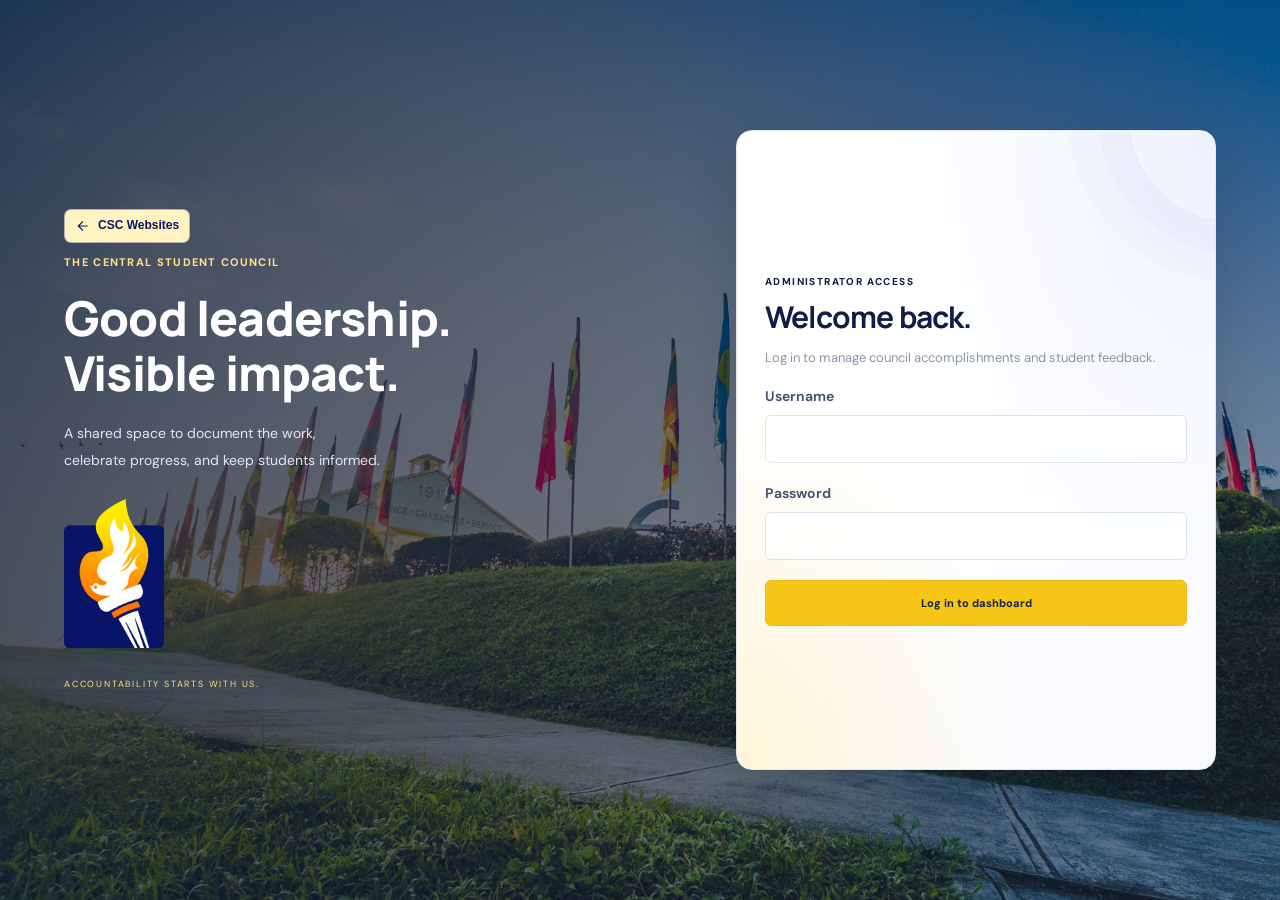
==== commit 6df47d28: "Refine TRACE login rhythm and soften open card areas" ====
--- a/admin.html
+++ b/admin.html
@@ -5,6 +5,6 @@
 <script src="./idle-session.js?v=20261022-idle" data-csc-session="trace-admin"></script>
 <link rel="stylesheet" href="./login-fit.css?v=20261022-fit">
 <script src="./remembered-accounts.js?v=20261022-accounts"></script>
-<link rel="stylesheet" href="./login-screen.css?v=20261023-spaced-forms">
+<link rel="stylesheet" href="./login-screen.css?v=20261023-soft-cards">
 </head><body data-view="admin"><div id="app"></div><noscript>Please enable JavaScript to use the admin dashboard.</noscript></body></html>
 
--- a/login-screen.css
+++ b/login-screen.css
@@ -154,3 +154,38 @@
  .auth-page .auth-card:not(.auth-signup-card) .input, body:has(.login-wrap) .login-card input { min-height:42px; }
  .auth-page .auth-card:not(.auth-signup-card) h2, body:has(.login-wrap) .login-card h2 { font-size:28px !important; }
 }
+
+/* Calm card composition: compact fields, natural rhythm, and a soft paper wash. */
+.auth-page .auth-card, body:has(.login-wrap) .login-card, body.live-login-page .auth-panel {
+ position:relative; isolation:isolate; overflow:hidden;
+ justify-content:center;
+ background:radial-gradient(ellipse at 100% 0%,#edf2ff 0%,transparent 48%),radial-gradient(ellipse at 0% 100%,#fff5d8 0%,transparent 42%),linear-gradient(145deg,#fff 35%,#f8faff 100%);
+ box-shadow:0 18px 55px #07152c2b,inset 0 1px 0 #ffffff;
+}
+.auth-page .auth-card::before, body:has(.login-wrap) .login-card::before, body.live-login-page .auth-panel::before {
+ content:''; position:absolute; z-index:-1; pointer-events:none; width:210px; height:210px; border-radius:50%; right:-125px; top:-120px; border:1px solid #0c166510; box-shadow:0 0 0 30px #0c166504,0 0 0 60px #0c166503;
+}
+.auth-page .auth-card:not(.auth-signup-card) > form, body:has(.login-wrap) .login-card > form {
+ flex:0 0 auto; justify-content:flex-start; gap:20px; padding:18px 0 0;
+}
+.login-fields, .auth-page .auth-card:not(.auth-signup-card) > form > .login-fields, body:has(.login-wrap) .login-card > form > .login-fields { margin:0; gap:20px; }
+.auth-page .auth-signup-card > form { flex:0 0 auto; align-content:start; }
+.auth-page .auth-card:not(.auth-signup-card) h2, body:has(.login-wrap) .login-card h2 { font-size:30px !important; margin:10px 0; }
+.auth-page .auth-card:not(.auth-signup-card) .auth-card-intro, body:has(.login-wrap) .login-card > p { margin:0; font-size:13px; line-height:1.65; }
+.auth-page .auth-card:not(.auth-signup-card) .input, body:has(.login-wrap) .login-card input { min-height:46px; background:#ffffffb8; }
+body:has(.login-wrap) .login-card > .eyebrow { margin:0; }
+body:has(.login-wrap) .login-card h2 { margin:10px 0 12px; }
+body:has(.login-wrap) .login-card form { gap:20px; }
+body.live-login-page .auth-panel > .auth-card { flex:0 0 auto; background:transparent !important; }
+body.live-login-page #signInForm:not(.hidden) { flex:0 0 auto; justify-content:flex-start; gap:16px; }
+body.live-login-page #registerForm:not(.hidden) { flex:0 0 auto; align-content:start; }
+body.live-login-page .auth-panel .auth-card > .mt-6 { margin-top:16px; }
+@media(min-width:901px) and (max-height:740px) {
+ .auth-page .auth-card:not(.auth-signup-card) > form, body:has(.login-wrap) .login-card > form { gap:14px; padding-top:14px; }
+ .login-fields, .auth-page .auth-card:not(.auth-signup-card) > form > .login-fields, body:has(.login-wrap) .login-card > form > .login-fields { gap:14px; }
+ .auth-page .auth-card:not(.auth-signup-card) h2, body:has(.login-wrap) .login-card h2 { font-size:28px !important; }
+ .auth-page .auth-card:not(.auth-signup-card) .input, body:has(.login-wrap) .login-card input { min-height:40px; }
+ body.live-login-page #signInForm:not(.hidden) { gap:8px; }
+}
+
+.login-fields > label { margin-top:0 !important; }
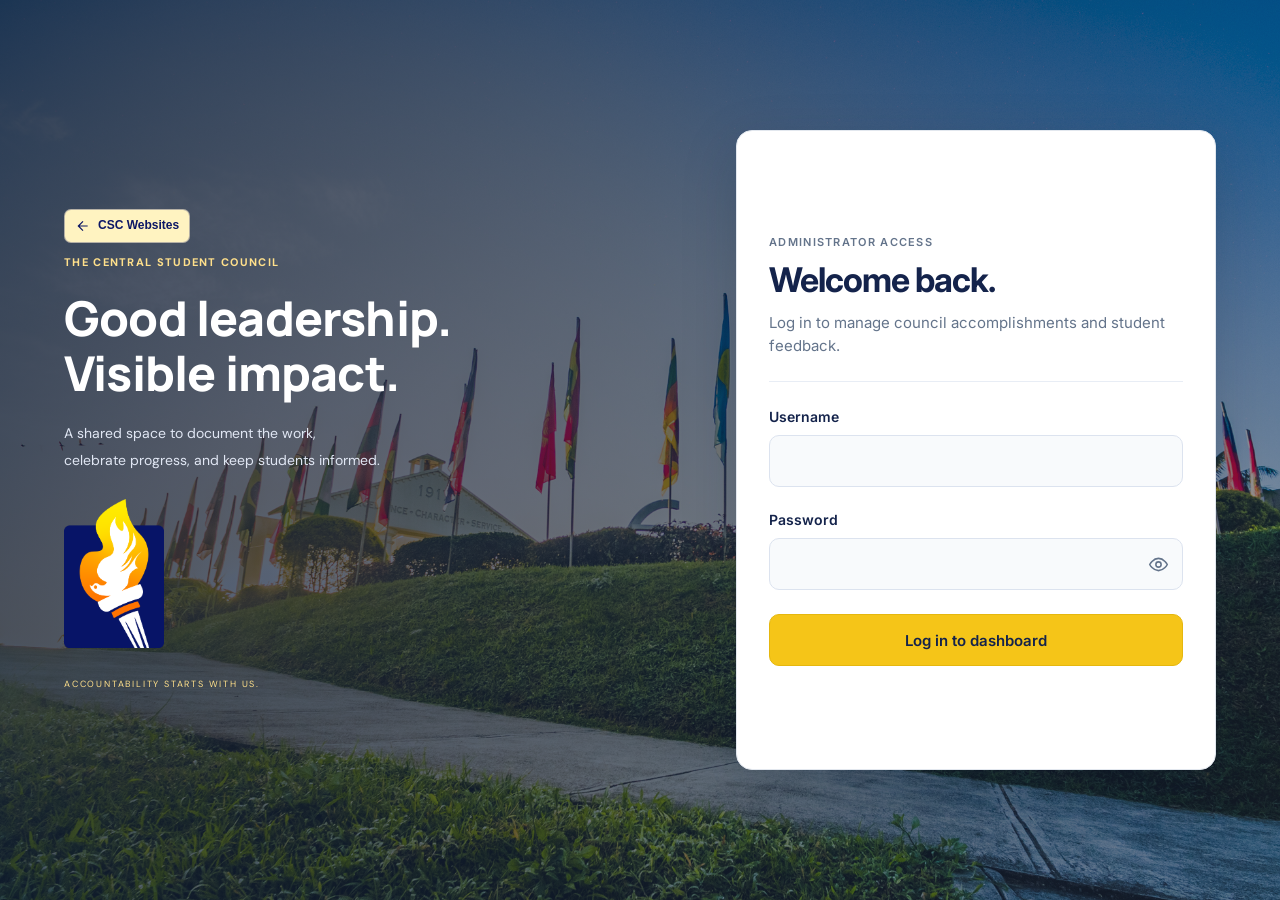
==== commit bed119d2: "Refine TRACE login content within unchanged card dimensions" ====
--- a/admin.html
+++ b/admin.html
@@ -6,5 +6,7 @@
 <link rel="stylesheet" href="./login-fit.css?v=20261022-fit">
 <script src="./remembered-accounts.js?v=20261022-accounts"></script>
 <link rel="stylesheet" href="./login-screen.css?v=20261023-soft-cards">
+<link rel="stylesheet" href="./login-ui.css?v=20261023-refined">
+<script defer src="./login-ui.js?v=20261023-refined"></script>
 </head><body data-view="admin"><div id="app"></div><noscript>Please enable JavaScript to use the admin dashboard.</noscript></body></html>
 
--- a/login-ui.css
+++ b/login-ui.css
@@ -0,0 +1,110 @@
+@import url('https://fonts.googleapis.com/css2?family=Inter:wght@400;500;600;700&display=swap');
+/* Scoped to the three existing login cards; outer sizing and placement remain unchanged. */
+:is(.auth-page .auth-card,body .login-card,body .auth-panel).login-ui-refresh { font-family:Inter,Arial,sans-serif; color:#14234B; background:#fff !important; padding:28px 32px !important; overflow:visible; }
+:is(.auth-page .auth-card,body .login-card,body .auth-panel).login-ui-refresh::before { display:none; }
+:is(.auth-page .auth-card,body .login-card,body .auth-panel).login-ui-refresh .login-card-content { width:100%; min-height:0; max-height:100%; display:flex; flex-direction:column; justify-content:center; }
+:is(.auth-page .auth-card,body .login-card,body .auth-panel).login-ui-refresh .login-card-content > :is(.auth-card-icon,.login-icon,.live-login-card-icon) { display:none !important; }
+:is(.auth-page .auth-card,body .login-card,body .auth-panel).login-ui-refresh .login-heading { margin:0 0 24px; }
+:is(.auth-page .auth-card,body .login-card,body .auth-panel).login-ui-refresh .login-heading :is(.auth-eyebrow,.eyebrow,.live-login-eyebrow) { display:block; margin:0 0 10px; color:#64748B; font-size:11px; font-weight:600; letter-spacing:1.3px; line-height:1.5; }
+:is(.auth-page .auth-card,body .login-card,body .auth-panel).login-ui-refresh .login-heading h2, :is(.auth-page .auth-card,body .login-card,body .auth-panel).login-ui-refresh #formTitle { margin:0 0 12px !important; font-family:inherit; font-size:34px !important; font-weight:700; line-height:1.18 !important; letter-spacing:-1px; }
+:is(.auth-page .auth-card,body .login-card,body .auth-panel).login-ui-refresh .login-heading p, :is(.auth-page .auth-card,body .login-card,body .auth-panel).login-ui-refresh #formSubtitle { margin:0 !important; color:#64748B; font-size:15px !important; font-weight:400; line-height:1.5 !important; }
+:is(.auth-page .auth-card,body .login-card,body .auth-panel).login-ui-refresh[data-login-design="trace"] .login-heading { padding-bottom:24px; border-bottom:1px solid #E8EDF5; }
+:is(.auth-page .auth-card,body .login-card,body .auth-panel).login-ui-refresh form:not(.hidden), :is(.auth-page .auth-card,body .login-card,body .auth-panel).login-ui-refresh #signInForm:not(.hidden) { display:flex; flex-direction:column; flex:0 0 auto; margin:0 !important; padding:0 !important; gap:24px; justify-content:flex-start; }
+:is(.auth-page .auth-card,body .login-card,body .auth-panel).login-ui-refresh .login-fields { display:grid; gap:22px; margin:0 !important; }
+:is(.auth-page .auth-card,body .login-card,body .auth-panel).login-ui-refresh :is(label,.login-field > label) { display:grid; gap:8px; margin:0 !important; color:#14234B; font-size:14px; line-height:1.5; font-weight:600; }
+:is(.auth-page .auth-card,body .login-card,body .auth-panel).login-ui-refresh .login-field { display:grid; gap:8px; }
+:is(.auth-page .auth-card,body .login-card,body .auth-panel).login-ui-refresh :is(input,.input,.auth-input) { width:100%; height:52px; min-height:52px; margin:0 !important; border:1px solid #DCE3EF; border-radius:10px; padding:12px 14px; background:#F8FAFC; color:#14234B; font-family:inherit; font-size:16px; line-height:1.5; box-shadow:none; }
+:is(.auth-page .auth-card,body .login-card,body .auth-panel).login-ui-refresh input::placeholder { color:#94A3B8; opacity:1; }
+:is(.auth-page .auth-card,body .login-card,body .auth-panel).login-ui-refresh :is(input,button,a):focus-visible { outline:3px solid #5279C8; outline-offset:3px; }
+:is(.auth-page .auth-card,body .login-card,body .auth-panel).login-ui-refresh input:focus { border-color:#5279C8; outline:2px solid #5279C840; outline-offset:1px; }
+:is(.auth-page .auth-card,body .login-card,body .auth-panel).login-ui-refresh input[aria-invalid="true"] { border-color:#B42318; background:#FFF9F8; }
+:is(.auth-page .auth-card,body .login-card,body .auth-panel).login-ui-refresh :is(button[type="submit"],.white-pill) { width:100%; min-height:52px; border-radius:10px; padding:12px 16px !important; font:600 15px/1.4 Inter,Arial,sans-serif; }
+:is(.auth-page .auth-card,body .login-card,body .auth-panel).login-ui-refresh .login-actions { display:flex; flex-direction:column; gap:12px; margin:0; }
+:is(.auth-page .auth-card,body .login-card,body .auth-panel).login-ui-refresh :is(.blue-pill,.submit-btn) { background:#14234B; color:#fff; border:1px solid #14234B; }
+:is(.auth-page .auth-card,body .login-card,body .auth-panel).login-ui-refresh .white-pill { margin:0; background:white; color:#14234B; border:1px solid #DCE3EF; }
+:is(.auth-page .auth-card,body .login-card,body .auth-panel).login-ui-refresh[data-login-design="trace"] button[type="submit"] { background:#F5C518; color:#14234B; border:1px solid #E5B70E; }
+:is(.auth-page .auth-card,body .login-card,body .auth-panel).login-ui-refresh button:hover:not(:disabled) { filter:brightness(.97); }
+:is(.auth-page .auth-card,body .login-card,body .auth-panel).login-ui-refresh button:disabled { opacity:.55; cursor:not-allowed; }
+:is(.auth-page .auth-card,body .login-card,body .auth-panel).login-ui-refresh form[aria-busy="true"] button[type="submit"] { cursor:progress; }
+:is(.auth-page .auth-card,body .login-card,body .auth-panel).login-ui-refresh .login-password { position:relative; width:100%; min-width:0; }
+:is(.auth-page .auth-card,body .login-card,body .auth-panel).login-ui-refresh .login-password input { padding-right:54px; }
+:is(.auth-page .auth-card,body .login-card,body .auth-panel).login-ui-refresh .login-password-toggle { position:absolute; right:5px; top:50%; transform:translateY(-50%); display:grid; place-items:center; width:40px; height:40px; padding:9px; border:0; border-radius:8px; background:transparent; color:#64748B; cursor:pointer; }
+:is(.auth-page .auth-card,body .login-card,body .auth-panel).login-ui-refresh .login-password-toggle svg { width:21px; height:21px; fill:none; stroke:currentColor; stroke-width:1.8; }
+:is(.auth-page .auth-card,body .login-card,body .auth-panel).login-ui-refresh :is(#login-error,.login-inline-error) { position:static; display:block; min-height:20px; margin:0; padding:0; background:none; border:0; color:#B42318; font-size:13px; line-height:1.5; box-shadow:none; transform:none; }
+:is(.auth-page .auth-card,body .login-card,body .auth-panel).login-ui-refresh #login-error:empty { display:block; }
+:is(.auth-page .auth-card,body .login-card,body .auth-panel).login-ui-refresh #alertBox { margin:12px 0 0; padding:10px 12px; border-radius:8px; font-size:13px; }
+/* LIVE keeps the existing mode and role handlers; only their presentation changes. */
+:is(.auth-page .auth-card,body .login-card,body .auth-panel).login-ui-refresh .login-heading > .mb-6 { margin:0 !important; }
+:is(.auth-page .auth-card,body .login-card,body .auth-panel).login-ui-refresh .login-card-content > .auth-card { display:flex; flex-direction:column; flex:0 0 auto; gap:0; min-height:0; margin:0; padding:0 !important; background:transparent !important; }
+:is(.auth-page .auth-card,body .login-card,body .auth-panel).login-ui-refresh .auth-card > .grid { display:grid; grid-template-columns:1fr 1fr; gap:4px; margin:0 0 20px; padding:4px; border:1px solid #DCE3EF; border-radius:10px; background:#F8FAFC; }
+:is(.auth-page .auth-card,body .login-card,body .auth-panel).login-ui-refresh .mode-btn { min-height:32px; padding:6px 12px !important; border-radius:7px; border:0; background:transparent; color:#64748B; font:600 13px/1.4 Inter,Arial,sans-serif; }
+:is(.auth-page .auth-card,body .login-card,body .auth-panel).login-ui-refresh .mode-btn.active { background:white; color:#14234B; box-shadow:0 1px 4px #14234B1A; }
+:is(.auth-page .auth-card,body .login-card,body .auth-panel).login-ui-refresh #signInForm > * { margin:0 !important; }
+:is(.auth-page .auth-card,body .login-card,body .auth-panel).login-ui-refresh #signInForm > .space-y-2 { display:grid; gap:8px; }
+:is(.auth-page .auth-card,body .login-card,body .auth-panel).login-ui-refresh #signInForm .space-y-2 > * { margin:0; }
+:is(.auth-page .auth-card,body .login-card,body .auth-panel).login-ui-refresh .signin-role-btn { min-height:36px; padding:7px 12px !important; border-radius:7px; border:0; background:transparent; color:#64748B; font:600 14px/1.4 Inter,Arial,sans-serif; }
+:is(.auth-page .auth-card,body .login-card,body .auth-panel).login-ui-refresh .signin-role-btn.active { color:#fff; background:#14234B; }
+:is(.auth-page .auth-card,body .login-card,body .auth-panel).login-ui-refresh #signInForm .space-y-2 > .grid { display:grid; grid-template-columns:1fr 1fr; gap:4px; padding:4px; border:1px solid #DCE3EF; border-radius:10px; background:#F8FAFC; }
+:is(.auth-page .auth-card,body .login-card,body .auth-panel).login-ui-refresh #signInForm .small-text { color:#64748B; font-size:12px !important; line-height:1.4 !important; }
+:is(.auth-page .auth-card,body .login-card,body .auth-panel).login-ui-refresh #signInForm:not(.hidden) { gap:20px; }
+:is(.auth-page .auth-card,body .login-card,body .auth-panel).login-ui-refresh .auth-card > .mt-6 { margin-top:16px; padding-top:12px; border-top:1px solid #E8EDF5; }
+:is(.auth-page .auth-card,body .login-card,body .auth-panel).login-ui-refresh #helperText { margin:0; color:#64748B; font-size:12px !important; line-height:1.5 !important; }
+:is(.auth-page .auth-card,body .login-card,body .auth-panel).login-ui-refresh #helperText button { color:#14234B; font-weight:600; }
+@media(max-width:900px) { :is(.auth-page .auth-card,body .login-card,body .auth-panel).login-ui-refresh { padding:24px 22px !important; } }
+@media(min-width:901px) and (max-height:740px) {
+ :is(.auth-page .auth-card,body .login-card,body .auth-panel).login-ui-refresh { padding:20px 28px !important; }
+ :is(.auth-page .auth-card,body .login-card,body .auth-panel).login-ui-refresh .login-heading { margin-bottom:20px; }
+ :is(.auth-page .auth-card,body .login-card,body .auth-panel).login-ui-refresh[data-login-design="trace"] .login-heading { padding-bottom:20px; }
+ :is(.auth-page .auth-card,body .login-card,body .auth-panel).login-ui-refresh form:not(.hidden),:is(.auth-page .auth-card,body .login-card,body .auth-panel).login-ui-refresh #signInForm:not(.hidden) { gap:18px; }
+ :is(.auth-page .auth-card,body .login-card,body .auth-panel).login-ui-refresh .login-fields { gap:20px; }
+ :is(.auth-page .auth-card,body .login-card,body .auth-panel).login-ui-refresh[data-login-design="live"] .login-heading { margin-bottom:14px; }
+ :is(.auth-page .auth-card,body .login-card,body .auth-panel).login-ui-refresh[data-login-design="live"] .auth-card > .grid { margin-bottom:14px; }
+ :is(.auth-page .auth-card,body .login-card,body .auth-panel).login-ui-refresh[data-login-design="live"] #signInForm:not(.hidden) { gap:14px; }
+ :is(.auth-page .auth-card,body .login-card,body .auth-panel).login-ui-refresh[data-login-design="live"] .login-heading h2 { font-size:32px !important; margin-bottom:8px !important; }
+}
+@media(max-height:580px) { :is(.auth-page .auth-card,body .login-card,body .auth-panel).login-ui-refresh .login-card-content { overflow-y:auto; padding:3px; margin:-3px; width:calc(100% + 6px); justify-content:flex-start; } }
+
+:is(.auth-page .auth-card,body .login-card,body .auth-panel).login-ui-refresh #login-error:empty, :is(.auth-page .auth-card,body .login-card,body .auth-panel).login-ui-refresh .login-inline-error:empty { display:none !important; }
+
+@media(max-width:900px) {
+ :is(.auth-page .auth-card,body .login-card,body .auth-panel).login-ui-refresh[data-login-design="live"] .login-heading { margin-bottom:20px; }
+ :is(.auth-page .auth-card,body .login-card,body .auth-panel).login-ui-refresh[data-login-design="live"] .login-heading h2 { font-size:32px !important; }
+ :is(.auth-page .auth-card,body .login-card,body .auth-panel).login-ui-refresh[data-login-design="live"] .auth-card > .grid { margin-bottom:16px; }
+ :is(.auth-page .auth-card,body .login-card,body .auth-panel).login-ui-refresh[data-login-design="live"] .auth-card > .mt-6 { margin-top:10px; padding-top:8px; }
+}
+@media(min-width:901px) and (max-height:630px) {
+ :is(.auth-page .auth-card,body .login-card,body .auth-panel).login-ui-refresh { padding-block:16px !important; }
+ :is(.auth-page .auth-card,body .login-card,body .auth-panel).login-ui-refresh[data-login-design="live"] .login-heading { margin-bottom:12px; }
+ :is(.auth-page .auth-card,body .login-card,body .auth-panel).login-ui-refresh[data-login-design="live"] .login-heading > .live-login-eyebrow { margin-bottom:8px; }
+ :is(.auth-page .auth-card,body .login-card,body .auth-panel).login-ui-refresh[data-login-design="live"] .auth-card > .grid { margin-bottom:12px; }
+ :is(.auth-page .auth-card,body .login-card,body .auth-panel).login-ui-refresh[data-login-design="live"] #signInForm:not(.hidden) { gap:12px; }
+ :is(.auth-page .auth-card,body .login-card,body .auth-panel).login-ui-refresh[data-login-design="live"] :is(.mode-btn,.signin-role-btn) { min-height:30px; padding-block:5px !important; }
+ :is(.auth-page .auth-card,body .login-card,body .auth-panel).login-ui-refresh[data-login-design="live"] .auth-card > .mt-6 { margin-top:8px; padding-top:8px; }
+}
+
+@media(min-width:901px) and (min-height:741px) {
+ :is(.auth-page .auth-card,body .login-card,body .auth-panel).login-ui-refresh[data-login-design="live"] .login-heading { margin-bottom:20px; }
+ :is(.auth-page .auth-card,body .login-card,body .auth-panel).login-ui-refresh[data-login-design="live"] .login-heading h2 { font-size:32px !important; }
+ :is(.auth-page .auth-card,body .login-card,body .auth-panel).login-ui-refresh[data-login-design="live"] .login-heading > .live-login-eyebrow { margin-bottom:8px; }
+ :is(.auth-page .auth-card,body .login-card,body .auth-panel).login-ui-refresh[data-login-design="live"] .auth-card > .grid { margin-bottom:16px; }
+ :is(.auth-page .auth-card,body .login-card,body .auth-panel).login-ui-refresh[data-login-design="live"] #signInForm:not(.hidden) { gap:18px; }
+ :is(.auth-page .auth-card,body .login-card,body .auth-panel).login-ui-refresh[data-login-design="live"] #signInForm > .space-y-2:first-child { margin-bottom:2px !important; }
+ :is(.auth-page .auth-card,body .login-card,body .auth-panel).login-ui-refresh[data-login-design="live"] .auth-card > .mt-6 { margin-top:10px; padding-top:8px; }
+}
+
+@media(min-width:901px) and (min-height:631px) and (max-height:740px) {
+ :is(.auth-page .auth-card,body .login-card,body .auth-panel).login-ui-refresh[data-login-design="live"] .auth-card > .mt-6 { margin-top:10px; padding-top:8px; }
+}
+
+@media(min-width:901px) and (max-height:630px) {
+ :is(.auth-page .auth-card,body .login-card,body .auth-panel).login-ui-refresh[data-login-design="live"] #signInForm:not(.hidden) { gap:10px; }
+ :is(.auth-page .auth-card,body .login-card,body .auth-panel).login-ui-refresh[data-login-design="live"] .auth-card > .grid { margin-bottom:10px; }
+}
+:is(.auth-page .auth-card,body .login-card,body .auth-panel).login-ui-refresh.login-has-error .login-card-content { overflow-y:auto; justify-content:flex-start; padding:3px; margin:-3px; width:calc(100% + 6px); }
+
+@media(max-width:900px) { :is(.auth-page .auth-card,body .login-card,body .auth-panel).login-ui-refresh { height:640px; } }
+
+:is(.auth-page .auth-card,body .login-card,body .auth-panel).login-ui-refresh button[type="submit"] { display:flex; align-items:center; justify-content:center; gap:10px; }
+:is(.auth-page .auth-card,body .login-card,body .auth-panel).login-ui-refresh form[aria-busy="true"] button[type="submit"]::after { content:''; flex:0 0 14px; width:14px; height:14px; border:2px solid currentColor; border-right-color:transparent; border-radius:50%; animation:login-submit-spin .8s linear infinite; }
+@keyframes login-submit-spin { to { transform:rotate(360deg); } }
+@media(prefers-reduced-motion:reduce) { :is(.auth-page .auth-card,body .login-card,body .auth-panel).login-ui-refresh form[aria-busy="true"] button[type="submit"]::after { animation:none; } }
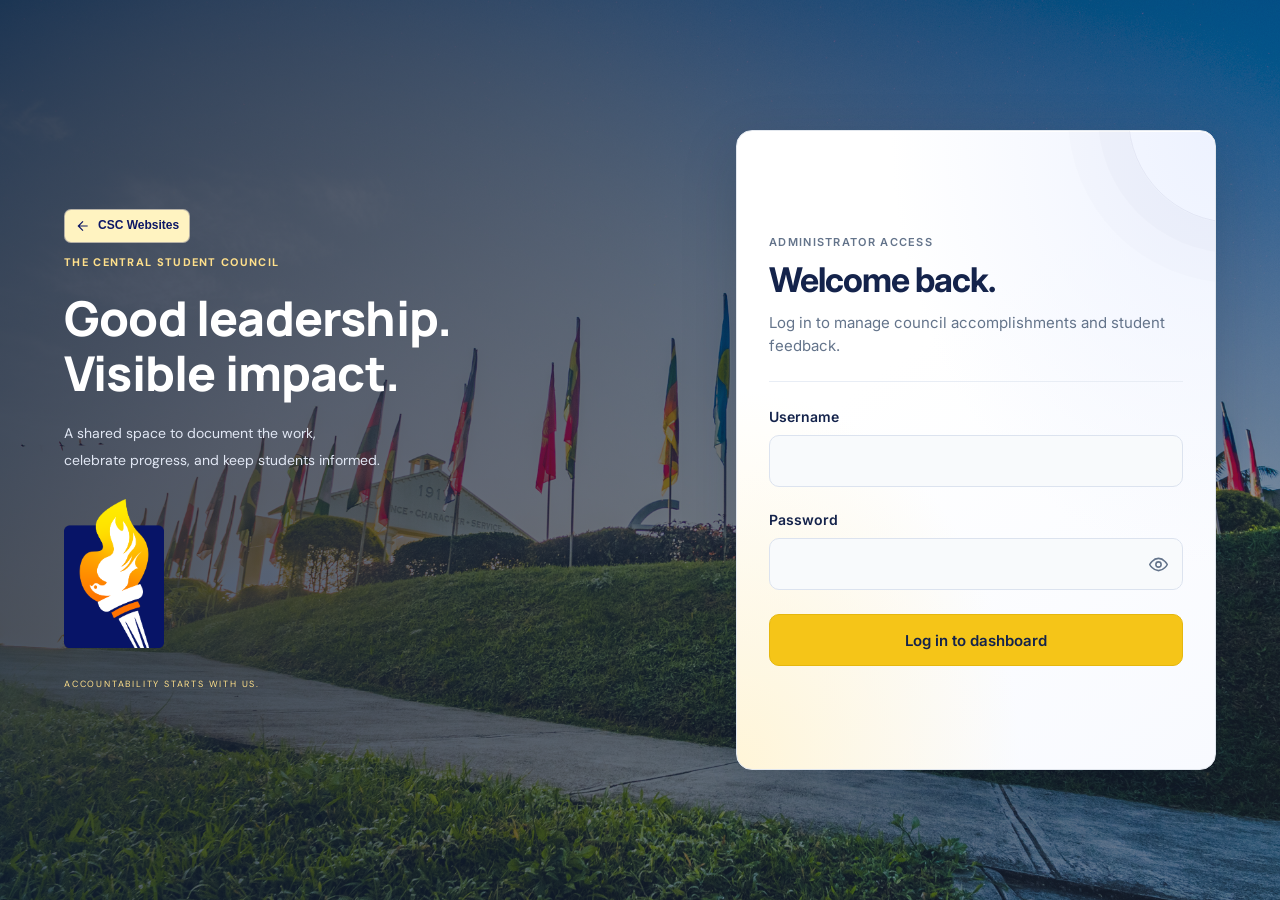
==== commit 7fc18525: "Restore shaded TRACE login card background" ====
--- a/admin.html
+++ b/admin.html
@@ -6,7 +6,7 @@
 <link rel="stylesheet" href="./login-fit.css?v=20261022-fit">
 <script src="./remembered-accounts.js?v=20261022-accounts"></script>
 <link rel="stylesheet" href="./login-screen.css?v=20261023-soft-cards">
-<link rel="stylesheet" href="./login-ui.css?v=20261023-refined">
+<link rel="stylesheet" href="./login-ui.css?v=20261023-card-shading">
 <script defer src="./login-ui.js?v=20261023-refined"></script>
 </head><body data-view="admin"><div id="app"></div><noscript>Please enable JavaScript to use the admin dashboard.</noscript></body></html>
 
--- a/login-ui.css
+++ b/login-ui.css
@@ -108,3 +108,12 @@
 :is(.auth-page .auth-card,body .login-card,body .auth-panel).login-ui-refresh form[aria-busy="true"] button[type="submit"]::after { content:''; flex:0 0 14px; width:14px; height:14px; border:2px solid currentColor; border-right-color:transparent; border-radius:50%; animation:login-submit-spin .8s linear infinite; }
 @keyframes login-submit-spin { to { transform:rotate(360deg); } }
 @media(prefers-reduced-motion:reduce) { :is(.auth-page .auth-card,body .login-card,body .auth-panel).login-ui-refresh form[aria-busy="true"] button[type="submit"]::after { animation:none; } }
+
+/* Restore the soft CSC card finish while retaining the refined login content. */
+:is(.auth-page .auth-card,body .login-card,body .auth-panel).login-ui-refresh {
+ background:radial-gradient(ellipse at 100% 0%,#edf2ff 0%,transparent 48%),radial-gradient(ellipse at 0% 100%,#fff5d8 0%,transparent 42%),linear-gradient(145deg,#fff 35%,#f8faff 100%) !important;
+ overflow:hidden;
+}
+:is(.auth-page .auth-card,body .login-card,body .auth-panel).login-ui-refresh::before {
+ content:''; display:block; position:absolute; z-index:-1; pointer-events:none; width:210px; height:210px; border-radius:50%; right:-125px; top:-120px; border:1px solid #0c166510; box-shadow:0 0 0 30px #0c166504,0 0 0 60px #0c166503;
+}
